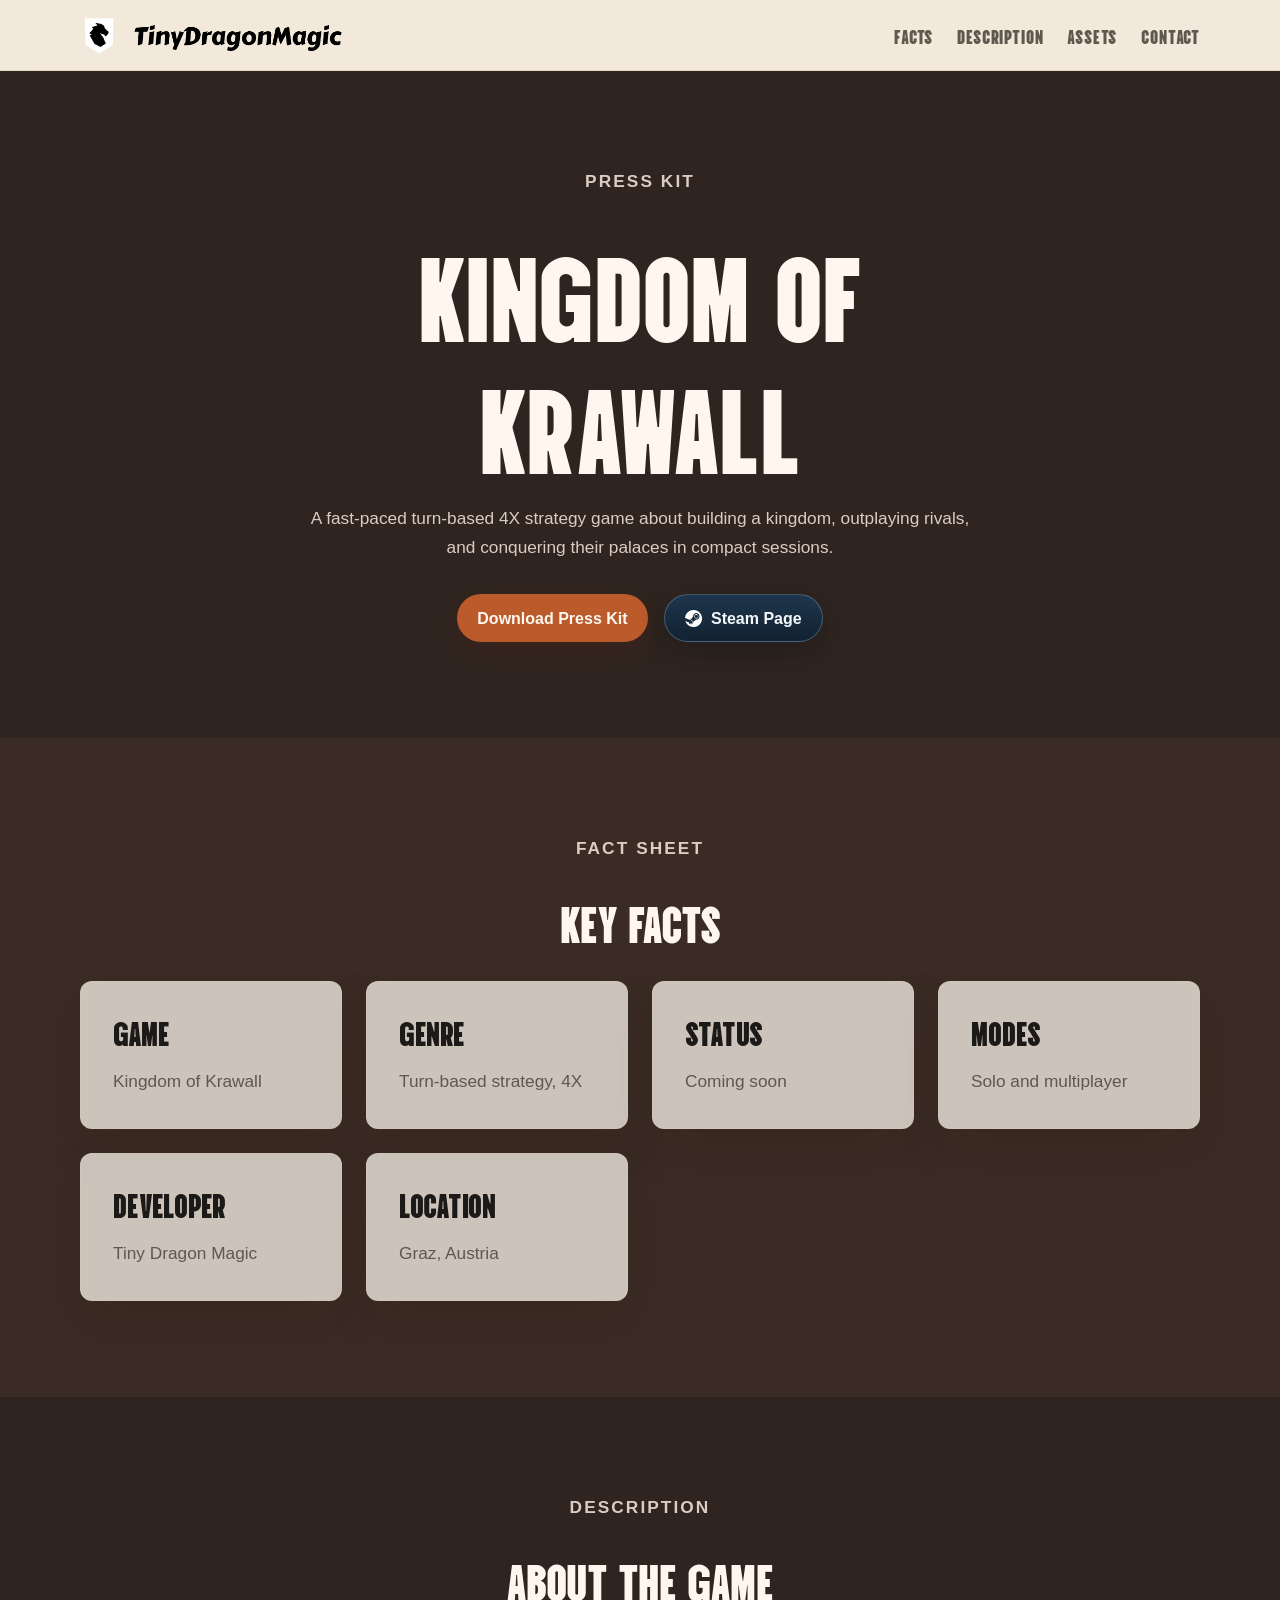
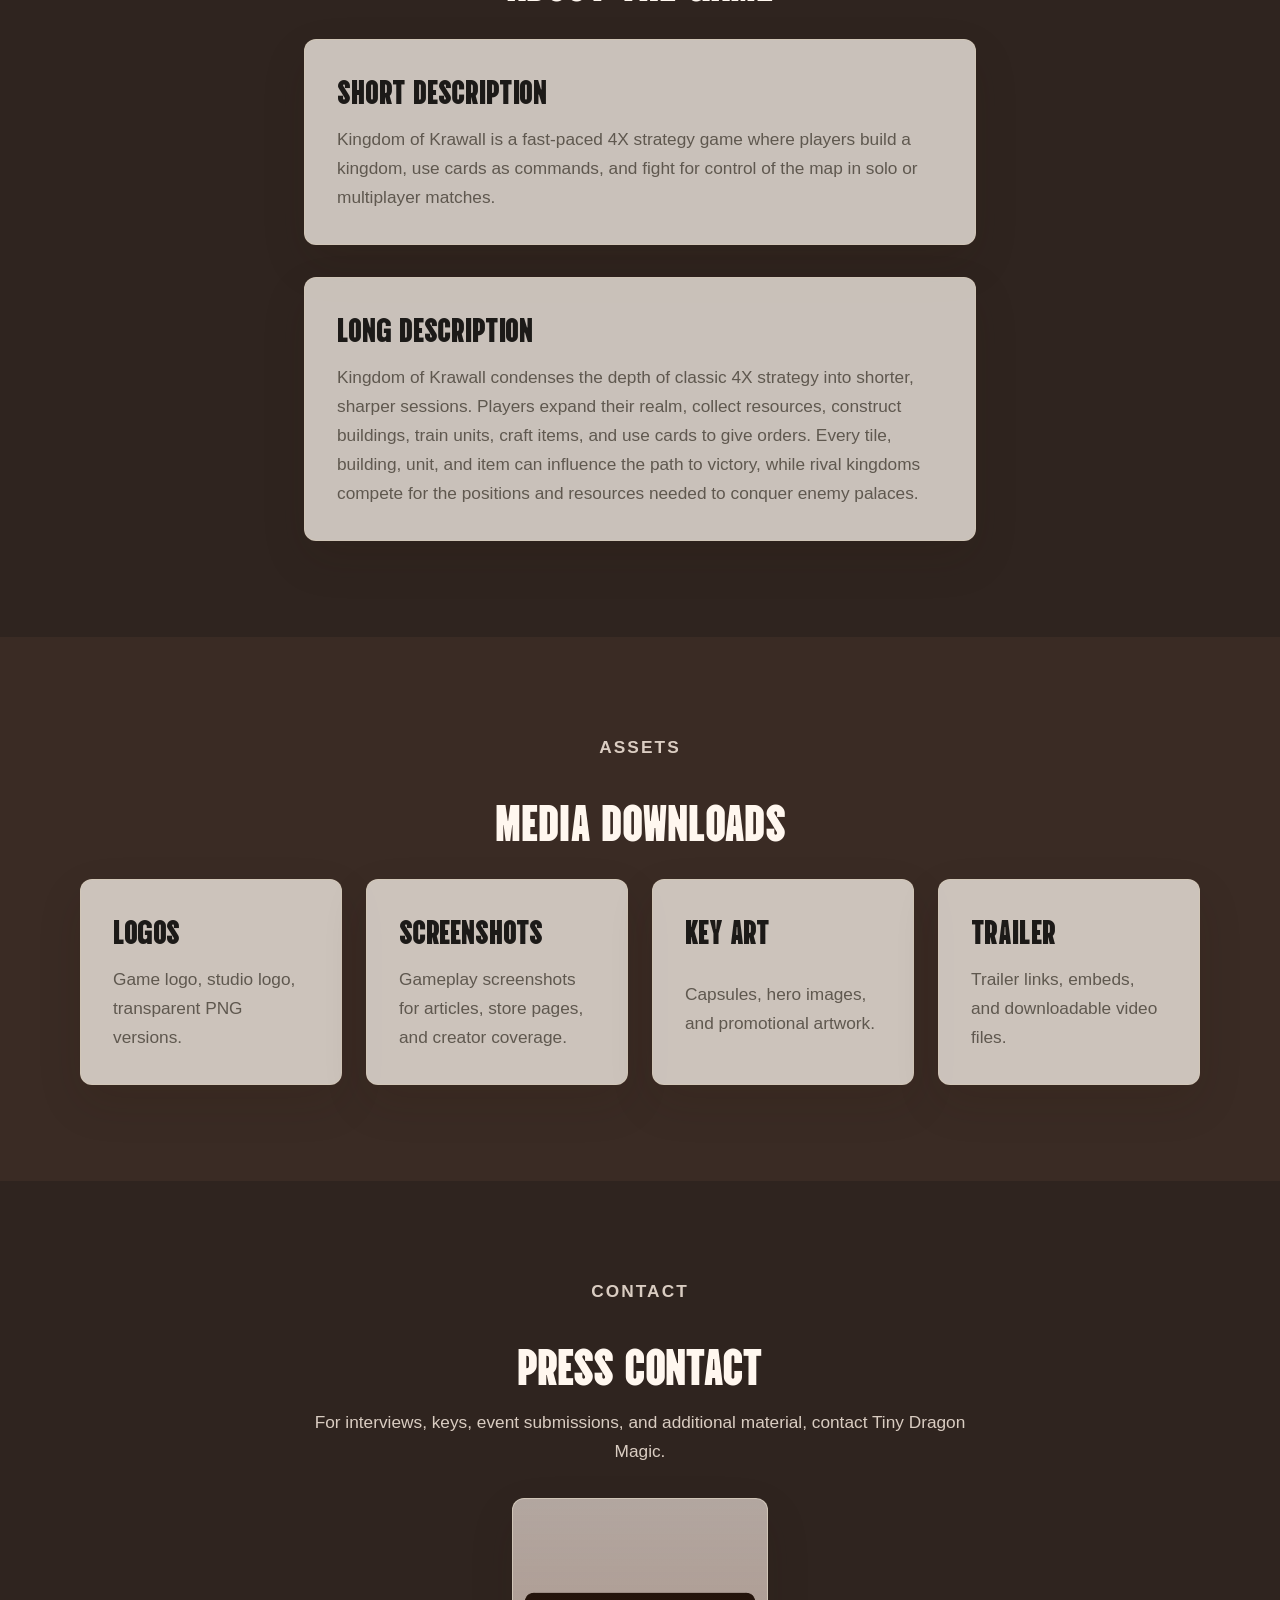
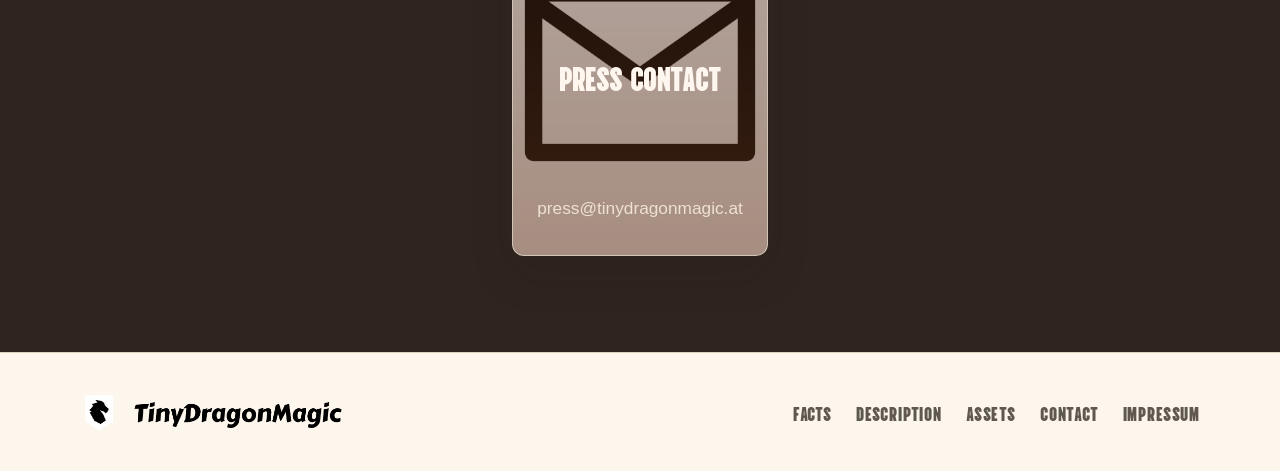
==== press-kit/index.html @ ecb02cb0 "add press kit structur" ====
<!DOCTYPE html>
<html lang="en">

<head>
  <meta charset="UTF-8">
  <meta name="viewport" content="width=device-width, initial-scale=1.0">
  <title>Press Kit | Kingdom of Krawall</title>
  <meta name="description"
    content="Press kit for Kingdom of Krawall, a fast-paced turn-based 4X strategy game by Tiny Dragon Magic.">
  <link rel="icon" type="image/png" href="../assets/icons/ui/tdm_logo_transparent.png">
  <link rel="apple-touch-icon" href="../assets/icons/ui/tdm_logo_transparent.png">
  <link rel="stylesheet" href="../styles.css">
</head>

<body>
  <header class="site-header">
    <div class="container header-inner">
      <a class="brand" href="../index.html#top" aria-label="Tiny Dragon Magic home">
        <img class="brand-logo" src="../assets/icons/ui/tdm_logo_transparent.png" alt="" aria-hidden="true">
        <img class="brand-title" src="../assets/icons/ui/tdm_title_black.png" alt="Tiny Dragon Magic">
      </a>
      <nav class="site-nav" aria-label="Press kit navigation">
        <a href="#facts">Facts</a>
        <a href="#description">Description</a>
        <a href="#assets">Assets</a>
        <a href="#contact">Contact</a>
      </nav>
    </div>
  </header>

  <main>
    <section class="content-section utility-section press-kit-hero">
      <div class="container section-shell">
        <div class="section-heading compact">
          <p class="eyebrow">Press Kit</p>
          <h1>Kingdom of Krawall</h1>
          <p>
            A fast-paced turn-based 4X strategy game about building a kingdom, outplaying rivals, and
            conquering their palaces in compact sessions.
          </p>
        </div>

        <div class="press-kit-actions">
          <a class="button button-primary" href="../assets/press-kit/downloads/kingdom-of-krawall-press-kit.zip">
            Download Press Kit
          </a>
          <a class="button button-steam" href="https://store.steampowered.com/app/4502550/?snr=1_5_9__205"
            target="_blank" rel="noreferrer">
            <img src="../assets/icons/companies/steam.png" alt="" aria-hidden="true">
            Steam Page
          </a>
        </div>
      </div>
    </section>

    <section class="content-section utility-section-alt" id="facts">
      <div class="container section-shell">
        <div class="section-heading compact">
          <p class="eyebrow">Fact Sheet</p>
          <h2>Key Facts</h2>
        </div>

        <div class="press-kit-grid">
          <article class="feature-card compact">
            <h3>Game</h3>
            <p>Kingdom of Krawall</p>
          </article>
          <article class="feature-card compact">
            <h3>Genre</h3>
            <p>Turn-based strategy, 4X</p>
          </article>
          <article class="feature-card compact">
            <h3>Status</h3>
            <p>Coming soon</p>
          </article>
          <article class="feature-card compact">
            <h3>Modes</h3>
            <p>Solo and multiplayer</p>
          </article>
          <article class="feature-card compact">
            <h3>Developer</h3>
            <p>Tiny Dragon Magic</p>
          </article>
          <article class="feature-card compact">
            <h3>Location</h3>
            <p>Graz, Austria</p>
          </article>
        </div>
      </div>
    </section>

    <section class="content-section utility-section" id="description">
      <div class="container section-shell">
        <div class="section-heading compact">
          <p class="eyebrow">Description</p>
          <h2>About the Game</h2>
        </div>

        <article class="feature-card compact press-kit-copy">
          <h3>Short Description</h3>
          <p>
            Kingdom of Krawall is a fast-paced 4X strategy game where players build a kingdom, use cards
            as commands, and fight for control of the map in solo or multiplayer matches.
          </p>
        </article>

        <article class="feature-card compact press-kit-copy">
          <h3>Long Description</h3>
          <p>
            Kingdom of Krawall condenses the depth of classic 4X strategy into shorter, sharper sessions.
            Players expand their realm, collect resources, construct buildings, train units, craft items,
            and use cards to give orders. Every tile, building, unit, and item can influence the path to
            victory, while rival kingdoms compete for the positions and resources needed to conquer enemy
            palaces.
          </p>
        </article>
      </div>
    </section>

    <section class="content-section utility-section-alt" id="assets">
      <div class="container section-shell">
        <div class="section-heading compact">
          <p class="eyebrow">Assets</p>
          <h2>Media Downloads</h2>
        </div>

        <div class="press-kit-grid">
          <article class="feature-card compact">
            <h3>Logos</h3>
            <p>Game logo, studio logo, transparent PNG versions.</p>
          </article>
          <article class="feature-card compact">
            <h3>Screenshots</h3>
            <p>Gameplay screenshots for articles, store pages, and creator coverage.</p>
          </article>
          <article class="feature-card compact">
            <h3>Key Art</h3>
            <p>Capsules, hero images, and promotional artwork.</p>
          </article>
          <article class="feature-card compact">
            <h3>Trailer</h3>
            <p>Trailer links, embeds, and downloadable video files.</p>
          </article>
        </div>
      </div>
    </section>

    <section class="content-section utility-section" id="contact">
      <div class="container section-shell">
        <div class="section-heading compact">
          <p class="eyebrow">Contact</p>
          <h2>Press Contact</h2>
          <p>
            For interviews, keys, event submissions, and additional material, contact Tiny Dragon Magic.
          </p>
        </div>

        <div class="contact-grid">
          <div class="contact-cards press-kit-contact-cards">
            <a class="contact-card contact-card-link contact-card-email" href="mailto:press@tinydragonmagic.at"
              aria-label="Send an e-mail to press@tinydragonmagic.at">
              <img class="contact-card-icon" src="../assets/icons/ui/landing_page_button_email.png" alt=""
                aria-hidden="true">
              <h3>Press Contact</h3>
              <p>press@tinydragonmagic.at</p>
            </a>
          </div>
        </div>
      </div>
    </section>
  </main>

  <footer class="site-footer">
    <div class="container footer-inner">
      <a class="brand brand-footer" href="../index.html#top" aria-label="Tiny Dragon Magic home">
        <img class="brand-logo" src="../assets/icons/ui/tdm_logo_transparent.png" alt="" aria-hidden="true">
        <img class="brand-title" src="../assets/icons/ui/tdm_title_black.png" alt="Tiny Dragon Magic">
      </a>
      <nav aria-label="Footer navigation">
        <a href="#facts">Facts</a>
        <a href="#description">Description</a>
        <a href="#assets">Assets</a>
        <a href="#contact">Contact</a>
        <a href="../impressum.html">Impressum</a>
      </nav>
    </div>
  </footer>
</body>

</html>
---- styles.css ----
@font-face {
  font-family: "Vina Sans";
  src: url("assets/fonts/VinaSans-Regular.ttf") format("truetype");
  font-weight: 400;
  font-style: normal;
  font-display: swap;
}

@font-face {
  font-family: "Krawall SC";
  src: url("assets/fonts/kingdom_of_krawall/AlegreyaSC-Regular.ttf") format("truetype");
  font-weight: 400;
  font-style: normal;
  font-display: swap;
}

@font-face {
  font-family: "Krawall Sans";
  src: url("assets/fonts/kingdom_of_krawall/AlegreyaSans-Regular.ttf") format("truetype");
  font-weight: 400;
  font-style: normal;
  font-display: swap;
}

:root {
  --color-bg: #efe7da;
  --color-surface-strong: rgba(255, 252, 247, 0.9);
  --color-surface-glass: rgba(255, 249, 241, 0.18);
  --color-surface-soft: rgba(255, 249, 241, 0.74);
  --color-text: #1c1a18;
  --color-muted: #5f584f;
  --color-border: rgba(214, 201, 182, 0.62);
  --color-accent: #bb5a2b;
  --color-accent-strong: #8f3d16;
  --color-image-text: #fff7ef;
  --color-image-muted: rgba(255, 241, 229, 0.82);
  --overlay-hero: linear-gradient(110deg, rgba(15, 11, 9, 0.84), rgba(15, 11, 9, 0.44));
  --overlay-games: linear-gradient(180deg, rgba(18, 12, 9, 0.78), rgba(18, 12, 9, 0.58));
  --overlay-mentoring: linear-gradient(135deg, rgba(24, 19, 16, 0.76), rgba(24, 19, 16, 0.4));
  --tint-games: rgba(126, 105, 43, 0.3);
  --tint-games-soft: rgba(64, 38, 24, 0.36);
  --tint-streams: rgba(110, 74, 154, 0.26);
  --tint-streams-soft: rgba(45, 28, 62, 0.54);
  --tint-mentoring: rgba(67, 117, 168, 0.24);
  --tint-mentoring-soft: rgba(24, 48, 74, 0.5);
  --color-shadow: 0 18px 45px rgba(40, 27, 12, 0.12);
  --radius-sm: 8px;
  --radius-md: 12px;
  --radius-lg: 16px;
  --container-width: 1120px;
  --space-1: 0.5rem;
  --space-2: 0.75rem;
  --space-3: 1rem;
  --space-4: 1.5rem;
  --space-5: 2rem;
  --space-6: 3rem;
  --space-7: 4rem;
  --space-8: 6rem;
  --font-display: "Vina Sans", "Impact", "Arial Black", sans-serif;
  --font-body: "Segoe UI", Arial, sans-serif;
  --font-krawall-sc: "Krawall SC", "Trebuchet MS", "Segoe UI", sans-serif;
  --font-krawall-sans: "Krawall Sans", "Segoe UI", Arial, sans-serif;
}

*,
*::before,
*::after {
  box-sizing: border-box;
}

html {
  scroll-behavior: smooth;
}

body {
  margin: 0;
  font-family: var(--font-body);
  color: var(--color-text);
  background:
    radial-gradient(circle at top, rgba(255, 244, 224, 0.95), transparent 38%),
    linear-gradient(180deg, #f9f4eb 0%, #f2eadf 100%);
  line-height: 1.6;
}

img {
  max-width: 100%;
  display: block;
}

a {
  color: inherit;
  text-decoration: none;
}

button {
  font: inherit;
}

.container {
  width: min(calc(100% - 2rem), var(--container-width));
  margin: 0 auto;
}

.site-header {
  position: sticky;
  top: 0;
  z-index: 20;
  backdrop-filter: blur(16px);
  background: rgba(239, 231, 218, 0.82);
  border-bottom: 1px solid rgba(214, 201, 182, 0.66);
}

.header-inner,
.footer-inner {
  display: flex;
  align-items: center;
  justify-content: space-between;
  gap: var(--space-4);
  padding: var(--space-3) 0;
}

.brand,
.site-footer p {
  display: inline-flex;
  align-items: center;
  gap: 0.00rem;
}

.brand-logo {
  width: 2.4rem;
  height: 2.4rem;
  object-fit: contain;
  display: block;
}

.brand-title {
  width: clamp(11rem, 22vw, 15rem);
  height: auto;
  object-fit: contain;
  display: block;
}

.hero-brand-title {
  height: clamp(2rem, 5vw, 3rem);
  width: auto;
  object-fit: contain;
  display: block;
}

.site-nav,
.site-footer nav,
.social-list {
  display: flex;
  align-items: center;
  gap: var(--space-4);
}

.site-nav a,
.site-footer a,
.social-list a {
  color: var(--color-muted);
}

.site-nav a,
.site-footer a {
  font-family: var(--font-display);
  font-size: clamp(1.2rem, 1.6vw, 1.45rem);
  font-weight: 400;
  letter-spacing: 0.04em;
  text-transform: uppercase;
}

.social-list {
  flex-wrap: wrap;
  justify-content: center;
}

.social-button {
  position: relative;
  display: grid;
  place-items: center;
  width: min(100%, 10.5rem);
  aspect-ratio: 5 / 7;
  padding: 1rem 1.15rem;
  border: 1px solid rgba(255, 233, 214, 0.16);
  border-radius: var(--radius-md);
  background: rgba(255, 249, 241, 0.08);
  color: var(--color-image-text);
  box-shadow: 0 10px 24px rgba(12, 8, 7, 0.12);
  overflow: hidden;
  transform: translateY(0) scale(1);
  transition:
    transform 220ms ease,
    box-shadow 220ms ease,
    border-color 220ms ease,
    background 220ms ease;
}

.social-button img {
  position: absolute;
  inset: 0;
  width: 100%;
  height: 100%;
  object-fit: cover;
  display: block;
  z-index: 0;
}

.social-button span {
  position: relative;
  z-index: 2;
  font-family: var(--font-display);
  font-size: clamp(1.5rem, 4vw, 2.1rem);
  font-weight: 400;
  line-height: 1.1;
  letter-spacing: 0.02em;
  text-align: center;
  text-transform: uppercase;
  text-shadow: 0 2px 10px rgba(255, 255, 255, 0.35);
}

.social-button-bluesky span {
  color: #07356a;
}

.social-button-twitch span {
  color: #fff7ff;
  text-shadow: 0 2px 12px rgba(35, 12, 62, 0.64);
}

.social-button-steam span {
  color: #071b31;
}

.social-button::before {
  content: "";
  position: absolute;
  inset: 0;
  z-index: 1;
}

.social-button-twitch::before {
  background: rgba(118, 74, 188, 0.24);
}

.social-button-steam::before {
  background: rgba(57, 91, 134, 0.24);
}

.social-button-discord::before {
  background: rgba(88, 101, 242, 0.24);
}

.social-button-bluesky::before {
  background: rgba(31, 139, 255, 0.24);
}

.social-button:hover,
.social-button:focus-visible {
  transform: translateY(-6px) scale(1.015);
  border-color: rgba(255, 214, 176, 0.32);
  box-shadow: 0 24px 50px rgba(24, 15, 10, 0.28);
}

.social-button-twitch:hover::before,
.social-button-twitch:focus-visible::before {
  background: rgba(118, 74, 188, 0.16);
}

.social-button-steam:hover::before,
.social-button-steam:focus-visible::before {
  background: rgba(57, 91, 134, 0.16);
}

.social-button-discord:hover::before,
.social-button-discord:focus-visible::before {
  background: rgba(88, 101, 242, 0.16);
}

.social-button-bluesky:hover::before,
.social-button-bluesky:focus-visible::before {
  background: rgba(31, 139, 255, 0.16);
}

.nav-toggle {
  display: none;
  flex-direction: column;
  gap: 0.25rem;
  padding: 0.25rem;
  border: 0;
  background: transparent;
}

.nav-toggle span {
  width: 1.5rem;
  height: 2px;
  border-radius: 999px;
  background: var(--color-text);
}

.hero-section,
.content-section {
  padding: var(--space-8) 0;
}

.section-with-backdrop {
  position: relative;
  overflow: hidden;
  isolation: isolate;
}

.section-with-backdrop>.container {
  position: relative;
  z-index: 1;
}

.section-backdrop,
.section-overlay {
  position: absolute;
  inset: 0;
}

.section-backdrop {
  background-color: #2f241f;
  background-repeat: no-repeat;
  background-size: cover;
  background-position: center;
  transform: scale(1.02);
}

.section-overlay {
  z-index: 0;
}

.section-hero .section-backdrop {
  background-image: url("assets/images/kingdom_of_krawall/hero/landing_page_hero.png");
}

.section-hero .section-overlay {
  background:
    radial-gradient(circle at top right, rgba(187, 90, 43, 0.26), transparent 28%),
    var(--overlay-hero);
}

.section-games .section-overlay {
  background:
    linear-gradient(180deg, var(--tint-games-soft), rgba(51, 38, 30, 0.62)),
    linear-gradient(0deg, var(--tint-games), var(--tint-games));
}

.section-streams .section-backdrop {
  background-image:
    radial-gradient(circle at top right, rgba(255, 196, 120, 0.18), transparent 22%),
    linear-gradient(135deg, rgba(56, 37, 30, 0.96), rgba(25, 22, 27, 0.9));
}

.section-streams .section-overlay {
  background:
    linear-gradient(90deg, var(--tint-streams), rgba(187, 90, 43, 0.02)),
    linear-gradient(180deg, var(--tint-streams-soft), rgba(18, 14, 13, 0.4));
}

.section-mentoring .section-backdrop {
  background-image:
    radial-gradient(circle at top left, rgba(255, 221, 176, 0.14), transparent 24%),
    linear-gradient(135deg, rgba(77, 57, 45, 0.96), rgba(39, 33, 31, 0.88));
}

.section-mentoring .section-overlay {
  background:
    linear-gradient(135deg, var(--tint-mentoring-soft), rgba(24, 19, 16, 0.4)),
    linear-gradient(0deg, var(--tint-mentoring), var(--tint-mentoring));
}

.utility-section {
  background: #2f241f;
}

.utility-section-alt {
  background: #3a2b24;
}

.utility-section .section-heading,
.utility-section-alt .section-heading {
  color: var(--color-image-text);
  text-align: center;
  justify-items: center;
  margin-left: auto;
  margin-right: auto;
}

.utility-section .section-heading p,
.utility-section-alt .section-heading p,
.utility-section .social-list a,
.utility-section-alt .social-list a {
  color: var(--color-image-muted);
}

.hero-grid,
.contact-grid,
.hero-panels,
.feature-grid,
.contact-cards {
  display: grid;
  gap: var(--space-4);
}

.hero-grid {
  position: relative;
  grid-template-columns: 1fr;
  align-items: center;
  min-height: calc(100vh - 5rem);
}

.hero-copy {
  max-width: 44rem;
  justify-items: center;
  text-align: center;
  margin: 0 auto;
}

.hero-panels {
  grid-template-columns: repeat(3, minmax(0, 1fr));
}

.section-shell {
  display: grid;
  gap: var(--space-5);
}

.eyebrow,
.meta-line,
.carousel-kicker {
  margin: 0 0 var(--space-2);
  font-size: 0.8rem;
  font-weight: 700;
  letter-spacing: 0.12em;
  text-transform: uppercase;
}

.eyebrow,
.meta-line {
  color: rgba(255, 218, 187, 0.92);
  text-align: center;
}

h1,
h2,
h3,
h4 {
  margin: 0;
  font-family: var(--font-display);
  font-weight: 400;
  line-height: 1.1;
  text-transform: uppercase;
}

h1 {
  font-size: clamp(4rem, 11vw, 7.5rem);
  max-width: none;
}

.hero-title {
  display: grid;
  gap: 0.04em;
  font-size: clamp(5.6rem, 14vw, 11rem);
  line-height: 0.82;
}

.hero-title span {
  display: block;
}

h2 {
  font-size: clamp(2rem, 5vw, 3.25rem);
}

h3 {
  font-size: clamp(1.5rem, 4vw, 2.1rem);
}

h4 {
  font-size: 1.1rem;
}

p {
  margin: 0;
}

.hero-copy,
.panel-card,
.image-card-copy,
.feature-card,
.contact-card,
.section-heading,
.carousel-caption {
  display: grid;
  gap: var(--space-3);
}

.section-hero .hero-copy,
.section-hero .panel-card,
.image-card,
.carousel-caption {
  color: var(--color-image-text);
}

.hero-copy p,
.image-card-copy p,
.carousel-caption p {
  color: var(--color-image-muted);
  font-size: clamp(1.08rem, 1.7vw, 1.22rem);
  line-height: 1.68;
}

.image-card-description {
  display: grid;
  gap: var(--space-3);
}

.feature-card p,
.contact-card p,
.section-heading p,
.legal-card p {
  font-size: 1.08rem;
  line-height: 1.68;
}

.tag-row,
.hero-actions {
  display: flex;
  flex-wrap: wrap;
  gap: var(--space-3);
}

.tag-row:empty {
  display: none;
}

.button {
  display: inline-flex;
  align-items: center;
  justify-content: center;
  min-height: 3rem;
  padding: 0 1.25rem;
  border-radius: 999px;
  font-weight: 700;
}

.button-primary {
  color: #fff8f1;
  background: var(--color-accent);
  box-shadow: 0 10px 24px rgba(88, 34, 15, 0.2);
  transform: translateY(0) scale(1);
  transition:
    transform 220ms ease,
    box-shadow 220ms ease,
    border-color 220ms ease,
    background 220ms ease;
}

.button-primary:hover,
.button-primary:focus-visible {
  transform: translateY(-6px) scale(1.015);
  background: #a74e22;
  box-shadow: 0 24px 50px rgba(88, 34, 15, 0.24);
}

.button-secondary {
  color: var(--color-image-text);
  border: 1px solid rgba(255, 235, 218, 0.28);
  background: rgba(255, 255, 255, 0.08);
}

.button-steam {
  color: #f4f8fb;
  border: 1px solid rgba(170, 214, 255, 0.28);
  background: linear-gradient(180deg, rgba(28, 56, 82, 0.92), rgba(18, 34, 49, 0.96));
  box-shadow: 0 10px 24px rgba(8, 18, 27, 0.28);
  transform: translateY(0) scale(1);
  transition:
    transform 220ms ease,
    box-shadow 220ms ease,
    border-color 220ms ease,
    background 220ms ease;
}

.section-games .hero-actions {
  justify-content: center;
}

.button-steam img {
  width: 1.1rem;
  height: 1.1rem;
  object-fit: contain;
  display: block;
  margin-right: 0.55rem;
}

.button-steam:hover,
.button-steam:focus-visible {
  transform: translateY(-6px) scale(1.015);
  border-color: rgba(196, 228, 255, 0.46);
  background: linear-gradient(180deg, rgba(33, 65, 95, 0.96), rgba(20, 39, 56, 1));
  box-shadow: 0 24px 50px rgba(8, 18, 27, 0.28);
}

.panel-card,
.contact-card,
.feature-card,
.carousel-slide,
.carousel-media-card,
.carousel-caption-card {
  padding: var(--space-5);
  border: 1px solid var(--color-border);
  border-radius: var(--radius-md);
  box-shadow: var(--color-shadow);
}

.panel-card {
  position: relative;
  aspect-ratio: 5 / 7;
  overflow: hidden;
  padding: 0;
  border-color: rgba(255, 228, 200, 0.16);
  background: rgba(26, 19, 15, 0.5);
  backdrop-filter: blur(10px);
  transform: translateY(0) scale(1);
  transition:
    transform 220ms ease,
    box-shadow 220ms ease,
    border-color 220ms ease;
}

.panel-card-media {
  position: absolute;
  inset: 0;
  background-repeat: no-repeat;
  background-size: cover;
  background-position: center;
}

.panel-card-game .panel-card-media {
  background-image: url("assets/images/kingdom_of_krawall/hero/landing_page_card_background.png");
}

.panel-card-streams .panel-card-media {
  background-image:
    linear-gradient(180deg, rgba(23, 12, 27, 0.16), rgba(23, 12, 27, 0.38)),
    url("assets/images/twitch/landing_page_hero_twitch.png");
}

.panel-card-mentoring .panel-card-media {
  background-image:
    linear-gradient(180deg, rgba(20, 18, 25, 0.04), rgba(20, 18, 25, 0.16)),
    url("assets/images/mentoring/landing_page_hero_mentoring.png");
}

.panel-card-overlay {
  position: absolute;
  inset: 0;
  background: linear-gradient(180deg, rgba(14, 11, 10, 0.04), rgba(14, 11, 10, 0.22));
}

.panel-card-title {
  position: absolute;
  z-index: 1;
  display: flex;
  align-items: center;
  width: max-content;
  max-width: calc(100% - 2rem);
  justify-content: center;
  left: 50%;
  bottom: 1.15rem;
  transform: translateX(-50%);
  padding: 0.9rem 1rem 1rem;
  border-radius: var(--radius-md);
  background: rgba(26, 18, 15, 0.82);
  box-shadow: 0 10px 24px rgba(12, 8, 7, 0.22);
  backdrop-filter: blur(8px);
  font-family: var(--font-display);
  font-weight: 400;
  font-size: clamp(1.15rem, 2vw, 1.55rem);
  line-height: 1.02;
  text-align: center;
  color: var(--color-image-text);
  text-transform: uppercase;
  white-space: nowrap;
  text-wrap: balance;
}

.panel-card:hover,
.panel-card:focus-visible {
  transform: translateY(-6px) scale(1.015);
  border-color: rgba(255, 214, 176, 0.4);
  box-shadow: 0 24px 50px rgba(24, 15, 10, 0.28);
}

.panel-card:hover .panel-card-overlay,
.panel-card:focus-visible .panel-card-overlay {
  background: linear-gradient(180deg, rgba(14, 11, 10, 0.02), rgba(14, 11, 10, 0.18));
}

.panel-card:hover .panel-card-title,
.panel-card:focus-visible .panel-card-title {
  background: rgba(30, 20, 17, 0.86);
  transform: translateX(-50%) translateY(-2px);
}

.image-card {
  position: relative;
  overflow: hidden;
  min-height: clamp(36rem, calc(min(100vw - 2rem, var(--container-width)) * 1.4), 72rem);
  border-radius: var(--radius-lg);
  border: 1px solid rgba(255, 228, 200, 0.18);
  box-shadow: var(--color-shadow);
}

.image-card-backdrop,
.image-card-overlay,
.image-card-content {
  position: absolute;
  inset: 0;
}

.image-card-backdrop {
  background-repeat: no-repeat;
  background-size: cover;
  background-position: center;
  transform: scale(1.02);
}

.image-card-overlay {
  background: linear-gradient(115deg, rgba(17, 12, 10, 0.82), rgba(17, 12, 10, 0.3));
}

.image-card-content {
  position: relative;
  z-index: 1;
  display: flex;
  align-items: stretch;
  padding: var(--space-6);
}

.image-card-stack {
  display: grid;
  gap: var(--space-5);
  width: 100%;
  align-self: end;
}

.image-card-copy {
  max-width: none;
  width: 100%;
}

.section-games .image-card-copy>p,
.section-games .tag-row,
.section-games .carousel-caption-card {
  width: min(100%, 44rem);
  margin-left: auto;
  margin-right: auto;
}

.section-games .tag-row {
  justify-content: center;
}

.section-games .image-card-copy .meta-line {
  color: rgba(199, 164, 110, 0.68);
}

.section-streams .image-card-copy {
  align-content: start;
  display: grid;
  grid-template-rows: auto auto minmax(0, 1fr) auto minmax(0, 1fr);
  justify-items: center;
  min-height: 100%;
  text-align: center;
}

.section-streams .image-card-stack {
  align-self: stretch;
  grid-template-rows: minmax(0, 1fr) auto;
  min-height: 100%;
}

.section-streams .image-card-copy .meta-line {
  color: rgba(196, 168, 226, 0.68);
  justify-self: center;
}

.section-streams .image-card-copy>p,
.section-streams .image-card-description,
.section-streams .image-card-copy>h2,
.section-streams .tag-row {
  width: min(100%, 44rem);
  margin-left: auto;
  margin-right: auto;
}

.section-streams .tag-row,
.section-streams .hero-actions {
  justify-content: center;
}

.section-streams .image-card-description {
  align-self: center;
}

.section-streams .hero-actions {
  position: relative;
  align-items: center;
  flex-direction: column;
  align-self: center;
  gap: 0;
  padding-top: 1rem;
}

.stream-avatar-wrap {
  width: clamp(8.5rem, 18vw, 11rem);
  aspect-ratio: 1;
  margin: 0 auto -1.35rem;
  border-radius: 50%;
  padding: 0.35rem;
  background: linear-gradient(180deg, rgba(255, 242, 226, 0.92), rgba(255, 222, 191, 0.62));
  box-shadow:
    0 18px 45px rgba(19, 10, 16, 0.28),
    0 0 0 1px rgba(255, 236, 220, 0.28);
  overflow: hidden;
}

.stream-avatar {
  width: 100%;
  height: 100%;
  border-radius: 50%;
  object-fit: cover;
  object-position: center;
  display: block;
}

.section-streams .hero-actions .button-primary {
  position: relative;
  z-index: 1;
  background: #6d4aa2;
  box-shadow: 0 10px 24px rgba(62, 36, 100, 0.28);
}

.section-streams .hero-actions .button-primary:hover,
.section-streams .hero-actions .button-primary:focus-visible {
  background: #7d57b7;
  box-shadow: 0 24px 50px rgba(62, 36, 100, 0.34);
}

.section-streams .feature-grid-on-card {
  align-self: end;
  width: min(100%, 44rem);
  margin-left: auto;
  margin-right: auto;
}

.section-mentoring .image-card-copy {
  align-content: start;
  display: grid;
  grid-template-rows: auto auto minmax(0, 1fr) auto minmax(0, 1fr);
  justify-items: center;
  min-height: 100%;
  text-align: center;
}

.section-mentoring .image-card-stack {
  align-self: stretch;
  grid-template-rows: minmax(0, 1fr) auto;
  min-height: 100%;
}

.section-mentoring .image-card-copy .meta-line {
  color: rgba(161, 193, 225, 0.68);
  justify-self: center;
}

.section-mentoring .image-card-copy>p,
.section-mentoring .image-card-description,
.section-mentoring .image-card-copy>h2,
.section-mentoring .tag-row {
  width: min(100%, 44rem);
  margin-left: auto;
  margin-right: auto;
}

.section-mentoring .tag-row,
.section-mentoring .hero-actions {
  justify-content: center;
}

.section-mentoring .image-card-description {
  align-self: center;
}

.section-mentoring .hero-actions {
  position: relative;
  align-items: center;
  flex-direction: column;
  align-self: center;
  gap: 0;
  padding-top: 1rem;
}

.mentoring-avatar-wrap {
  width: clamp(8.5rem, 18vw, 11rem);
  aspect-ratio: 1;
  margin: 0 auto -1.35rem;
  border-radius: 50%;
  padding: 0.35rem;
  background: linear-gradient(180deg, rgba(255, 242, 226, 0.92), rgba(255, 222, 191, 0.62));
  box-shadow:
    0 18px 45px rgba(19, 10, 16, 0.28),
    0 0 0 1px rgba(255, 236, 220, 0.28);
  overflow: hidden;
}

.mentoring-avatar {
  width: 100%;
  height: 100%;
  border-radius: 50%;
  object-fit: cover;
  object-position: center;
  display: block;
}

.section-mentoring .hero-actions .button-primary {
  position: relative;
  z-index: 1;
  background: #3f6f9f;
  box-shadow: 0 10px 24px rgba(31, 70, 108, 0.28);
}

.section-mentoring .hero-actions .button-primary:hover,
.section-mentoring .hero-actions .button-primary:focus-visible {
  background: #4d82b8;
  box-shadow: 0 24px 50px rgba(31, 70, 108, 0.34);
}

.section-mentoring .feature-grid-on-card {
  align-self: end;
  width: min(100%, 44rem);
  margin-left: auto;
  margin-right: auto;
}

.game-logo-wrap {
  display: flex;
  align-items: center;
  justify-content: center;
  width: 100%;
  min-height: 18rem;
}

.game-logo {
  display: block;
  width: 100%;
  max-width: none;
  max-height: 21rem;
  object-fit: contain;
}

.image-card-game .image-card-backdrop {
  background-image: url("assets/images/kingdom_of_krawall/hero/landing_page_card_background.png");
  background-position: center center;
  background-size: cover;
}

.image-card-game .image-card-overlay {
  background:
    linear-gradient(115deg, rgba(23, 14, 10, 0.84), rgba(23, 14, 10, 0.34)),
    linear-gradient(0deg, var(--tint-games), var(--tint-games));
}

.image-card-game .meta-line,
.image-card-game .carousel-kicker,
.image-card-game .tag-row span,
.image-card-game .button {
  font-family: var(--font-krawall-sc);
}

.image-card-game .image-card-copy>p,
.image-card-game .carousel-caption h4 {
  font-family: var(--font-body);
}

.image-card-game .carousel-caption h4 {
  font-size: 1.08rem;
  font-weight: 400;
  line-height: 1.6;
  text-transform: none;
  letter-spacing: normal;
}

.image-card-streams .image-card-backdrop {
  background-image:
    linear-gradient(180deg, rgba(24, 14, 27, 0.14), rgba(24, 14, 27, 0.32)),
    url("assets/images/twitch/landing_page_hero_twitch.png");
  background-position: center center;
  background-size: cover;
}

.image-card-streams .image-card-overlay {
  background:
    linear-gradient(115deg, rgba(18, 12, 20, 0.82), rgba(18, 12, 20, 0.26)),
    linear-gradient(0deg, var(--tint-streams), var(--tint-streams));
}

.image-card-mentoring .image-card-backdrop {
  background-image:
    linear-gradient(180deg, rgba(26, 21, 24, 0.12), rgba(26, 21, 24, 0.3)),
    url("assets/images/mentoring/landing_page_hero_mentoring.png");
  background-position: center center;
  background-size: cover;
}

.image-card-mentoring .image-card-overlay {
  background:
    linear-gradient(115deg, rgba(19, 18, 24, 0.82), rgba(19, 18, 24, 0.24)),
    linear-gradient(0deg, var(--tint-mentoring), var(--tint-mentoring));
}

.tag-row span {
  display: inline-flex;
  align-items: center;
  min-height: 2.25rem;
  padding: 0 0.85rem;
  border-radius: 999px;
  border: 1px solid rgba(255, 234, 215, 0.2);
  background: rgba(255, 249, 241, 0.14);
  color: var(--color-image-text);
  font-size: 1.02rem;
}

.feature-grid {
  grid-template-columns: repeat(3, minmax(0, 1fr));
}

.feature-grid-on-card {
  width: 100%;
}

.feature-card,
.contact-card {
  background: var(--color-surface-soft);
}

.feature-card h4 {
  font-size: clamp(1.45rem, 2.4vw, 1.85rem);
  line-height: 1;
}

.section-streams .feature-card h4 {
  color: #2f1f3f;
}

.section-mentoring .feature-card h4 {
  color: #23384d;
}

.contact-card {
  position: relative;
  overflow: hidden;
  place-items: center;
  text-align: center;
  aspect-ratio: 5 / 7;
  min-height: 0;
  transform: translateY(0) scale(1);
  transition:
    transform 220ms ease,
    box-shadow 220ms ease,
    border-color 220ms ease,
    background 220ms ease;
}

.contact-card-link {
  display: grid;
}

.contact-card-icon {
  position: absolute;
  inset: 0;
  width: 100%;
  height: 100%;
  object-fit: cover;
  display: block;
  z-index: 0;
}

.contact-card::before {
  content: "";
  position: absolute;
  inset: 0;
  background: rgba(17, 12, 10, 0.42);
  z-index: 1;
}

.contact-card-email::before {
  background:
    linear-gradient(180deg, rgba(135, 72, 40, 0.18), rgba(135, 72, 40, 0.4)),
    rgba(17, 12, 10, 0.28);
}

.contact-card-discord::before {
  background:
    linear-gradient(180deg, rgba(78, 101, 196, 0.18), rgba(78, 101, 196, 0.4)),
    rgba(17, 12, 10, 0.28);
}

.contact-card h3,
.contact-card p {
  position: relative;
  z-index: 2;
  color: var(--color-image-text);
  width: 100%;
}

.contact-card h3 {
  position: absolute;
  top: 50%;
  left: 0;
  right: 0;
  text-align: center;
  padding: 0 var(--space-3);
  transform: translateY(-50%);
}

.contact-card p {
  position: absolute;
  left: 0;
  right: 0;
  bottom: var(--space-5);
  text-align: center;
  padding: 0 var(--space-3);
}

.contact-card:hover,
.contact-card:focus-within {
  transform: translateY(-6px) scale(1.015);
  border-color: rgba(187, 90, 43, 0.34);
  background: rgba(255, 249, 241, 0.92);
  box-shadow: 0 24px 50px rgba(40, 27, 12, 0.16);
}

.contact-card:hover::before,
.contact-card:focus-within::before {
  background: rgba(17, 12, 10, 0.32);
}

.contact-card-email:hover::before,
.contact-card-email:focus-within::before {
  background:
    linear-gradient(180deg, rgba(135, 72, 40, 0.12), rgba(135, 72, 40, 0.32)),
    rgba(17, 12, 10, 0.2);
}

.contact-card-discord:hover::before,
.contact-card-discord:focus-within::before {
  background:
    linear-gradient(180deg, rgba(78, 101, 196, 0.12), rgba(78, 101, 196, 0.32)),
    rgba(17, 12, 10, 0.2);
}

.feature-card p,
.contact-card p,
.section-heading p {
  color: var(--color-muted);
}

.contact-card p {
  color: var(--color-image-muted);
}

.contact-copy-trigger {
  cursor: copy;
}

.copy-toast {
  position: fixed;
  right: 1.25rem;
  bottom: 1.25rem;
  z-index: 40;
  padding: 0.8rem 1rem;
  border: 1px solid rgba(255, 233, 214, 0.24);
  border-radius: 0.9rem;
  background: rgba(30, 20, 17, 0.92);
  color: var(--color-image-text);
  box-shadow: 0 18px 45px rgba(24, 15, 10, 0.28);
  opacity: 0;
  visibility: hidden;
  transform: translateY(10px);
  transition:
    opacity 180ms ease,
    transform 180ms ease,
    visibility 0ms linear 180ms;
}

.copy-toast.is-visible {
  opacity: 1;
  visibility: visible;
  transform: translateY(0);
  transition:
    opacity 180ms ease,
    transform 180ms ease,
    visibility 0ms linear 0ms;
}

.media-carousel {
  display: grid;
  gap: var(--space-4);
  width: 100%;
}

.carousel-header {
  display: flex;
  align-items: end;
  gap: var(--space-4);
  color: var(--color-image-text);
}

.carousel-button {
  width: 3.75rem;
  height: 3.75rem;
  padding: 0.45rem;
  border: 0;
  border-radius: 999px;
  background: rgba(255, 249, 241, 0.08);
  cursor: pointer;
  transition:
    transform 220ms ease,
    box-shadow 220ms ease,
    border-color 220ms ease,
    background 220ms ease;
}

.carousel-button:hover,
.carousel-button:focus-visible {
  background: rgba(255, 249, 241, 0.16);
  box-shadow: 0 24px 50px rgba(24, 15, 10, 0.28);
}

.carousel-button img {
  width: 100%;
  height: 100%;
  object-fit: contain;
  display: block;
}

.carousel-viewport {
  position: relative;
  min-height: 0;
  padding: 0 4.25rem;
  display: grid;
}

.carousel-slide {
  grid-area: 1 / 1;
  display: grid;
  gap: var(--space-4);
  padding: 0;
  border: 0;
  box-shadow: none;
  opacity: 0;
  visibility: hidden;
  pointer-events: none;
  transform: translateY(10px);
  transition:
    opacity 420ms ease,
    transform 420ms ease,
    visibility 0ms linear 420ms;
}

.carousel-slide.is-active {
  opacity: 1;
  visibility: visible;
  pointer-events: auto;
  transform: translateY(0);
  transition:
    opacity 420ms ease,
    transform 420ms ease,
    visibility 0ms linear 0ms;
}

.carousel-media-card {
  padding: 0;
  border: 0;
  border-radius: 0;
  box-shadow: none;
  background: transparent;
  backdrop-filter: none;
}

.carousel-caption-card {
  background: rgba(17, 12, 10, 0.42);
  border-color: rgba(255, 228, 200, 0.16);
  backdrop-filter: blur(10px);
}

.carousel-button-left,
.carousel-button-right {
  position: absolute;
  top: 50%;
  transform: translateY(-50%);
  z-index: 2;
}

.carousel-button-left:hover,
.carousel-button-left:focus-visible,
.carousel-button-right:hover,
.carousel-button-right:focus-visible {
  transform: translateY(calc(-50% - 6px)) scale(1.015);
}

.carousel-button-left {
  left: 0;
}

.carousel-button-right {
  right: 0;
}

.carousel-media {
  overflow: hidden;
  aspect-ratio: 16 / 8.6;
  border-radius: var(--radius-md);
  background: rgba(255, 249, 241, 0.08);
  width: 100%;
  max-width: 44rem;
  margin: 0 auto;
}

.carousel-media img,
.carousel-media iframe {
  width: 100%;
  height: 100%;
  border: 0;
  object-fit: cover;
}

.carousel-kicker {
  color: rgba(255, 218, 187, 0.92);
  text-align: center;
}

.carousel-footer {
  display: flex;
  justify-content: center;
  width: min(100%, 44rem);
  margin: 0 auto;
}

.carousel-dots {
  display: flex;
  flex-wrap: wrap;
  justify-content: center;
  gap: 0.75rem;
  width: 100%;
}

.carousel-dot {
  width: 5.25rem;
  height: 3.25rem;
  padding: 0;
  border: 1px solid rgba(255, 234, 215, 0.36);
  border-radius: 0.75rem;
  background: rgba(255, 249, 241, 0.2);
  overflow: hidden;
  cursor: pointer;
  opacity: 0.78;
  transform: translateY(0) scale(1);
  transition:
    transform 220ms ease,
    opacity 220ms ease,
    border-color 220ms ease,
    box-shadow 220ms ease;
}

.carousel-dot img {
  width: 100%;
  height: 100%;
  object-fit: cover;
  display: block;
}

.carousel-dot.is-active {
  border-color: var(--color-accent);
  opacity: 1;
  transform: translateY(-2px);
  box-shadow: 0 0 0 2px rgba(187, 90, 43, 0.22);
}

.carousel-dot:hover,
.carousel-dot:focus-visible {
  transform: translateY(-6px) scale(1.015);
  opacity: 1;
  border-color: rgba(255, 214, 176, 0.4);
  box-shadow: 0 24px 50px rgba(24, 15, 10, 0.28);
}

.contact-grid {
  grid-template-columns: 1fr;
  justify-items: center;
}

.contact-cards {
  grid-template-columns: repeat(2, minmax(0, 16rem));
  justify-content: center;
  width: min(100%, 35rem);
}

.compact {
  max-width: 42rem;
}

.legal-card {
  margin-left: auto;
  margin-right: auto;
}

.press-kit-hero {
  min-height: auto;
}

.press-kit-actions {
  display: flex;
  flex-wrap: wrap;
  justify-content: center;
  gap: var(--space-3);
}

.press-kit-grid {
  display: grid;
  grid-template-columns: repeat(auto-fit, minmax(14rem, 1fr));
  gap: var(--space-4);
}

.press-kit-copy {
  width: min(100%, 54rem);
  margin-left: auto;
  margin-right: auto;
}

.press-kit-contact-cards {
  display: flex;
  justify-content: center;
  width: min(100%, 35rem);
  margin-left: auto;
  margin-right: auto;
}

.press-kit-contact-cards .contact-card {
  width: 16rem;
}

.site-footer {
  padding: var(--space-4) 0;
  border-top: 1px solid rgba(214, 201, 182, 0.8);
  background: rgba(255, 249, 241, 0.8);
}

@media (max-width: 900px) {

  .hero-grid,
  .feature-grid,
  .contact-grid,
  .contact-cards {
    grid-template-columns: 1fr;
  }

  .site-nav {
    position: absolute;
    top: calc(100% + 0.5rem);
    right: 1rem;
    left: 1rem;
    display: none;
    flex-direction: column;
    align-items: flex-start;
    padding: var(--space-4);
    background: rgba(255, 249, 241, 0.98);
    border: 1px solid rgba(214, 201, 182, 0.85);
    border-radius: var(--radius-sm);
    box-shadow: var(--color-shadow);
  }

  .site-nav.is-open {
    display: flex;
  }

  .nav-toggle {
    display: inline-flex;
  }

  .section-backdrop,
  .image-card-backdrop {
    background-position: center top;
  }

  .carousel-header {
    align-items: start;
  }

  .hero-panels {
    grid-template-columns: repeat(auto-fit, minmax(11.5rem, 1fr));
  }

  .hero-panels .panel-card {
    width: 100%;
  }

}

@media (max-width: 640px) {

  .hero-section,
  .content-section {
    padding: var(--space-7) 0;
  }

  .header-inner,
  .footer-inner {
    flex-wrap: wrap;
  }

  .brand-title {
    width: clamp(8.5rem, 44vw, 11rem);
  }

  .hero-corner-title {
    width: 7.5rem;
  }

  .hero-corner-logo {
    width: 7.5rem;
    height: 7.5rem;
  }

  h1 {
    font-size: clamp(3.2rem, 12vw, 5rem);
    max-width: none;
  }

  .hero-title {
    font-size: clamp(4.2rem, 20vw, 7rem);
  }

  .panel-card,
  .feature-card,
  .contact-card,
  .carousel-caption-card {
    padding: var(--space-4);
  }

  .image-card {
    min-height: clamp(30rem, calc((100vw - 2rem) * 1.4), 48rem);
  }

  .image-card-content {
    padding: var(--space-4);
  }

  .game-logo-wrap {
    min-height: 12rem;
  }

  .game-logo {
    width: 100%;
    max-height: 14rem;
  }

  .section-games .image-card-copy>p,
  .section-games .tag-row,
  .section-streams .image-card-copy>p,
  .section-streams .image-card-copy>h2,
  .section-streams .tag-row,
  .section-mentoring .image-card-copy>p,
  .section-mentoring .image-card-copy>h2,
  .section-mentoring .tag-row,
  .section-games .carousel-caption-card {
    width: 100%;
  }

  .stream-avatar-wrap {
    width: clamp(7rem, 34vw, 9rem);
    margin-bottom: -1rem;
  }

  .mentoring-avatar-wrap {
    width: clamp(7rem, 34vw, 9rem);
    margin-bottom: -1rem;
  }

  .carousel-viewport {
    padding: 0 0.35rem;
  }

  .carousel-button-left,
  .carousel-button-right {
    top: calc((100vw - 3.5rem) * 0.26875);
    transform: translateY(-50%);
    width: 2.85rem;
    height: 2.85rem;
    background: rgba(24, 16, 12, 0.56);
    box-shadow: 0 10px 24px rgba(12, 8, 7, 0.24);
  }

  .carousel-button-left {
    left: 0.65rem;
  }

  .carousel-button-right {
    right: 0.65rem;
  }
}
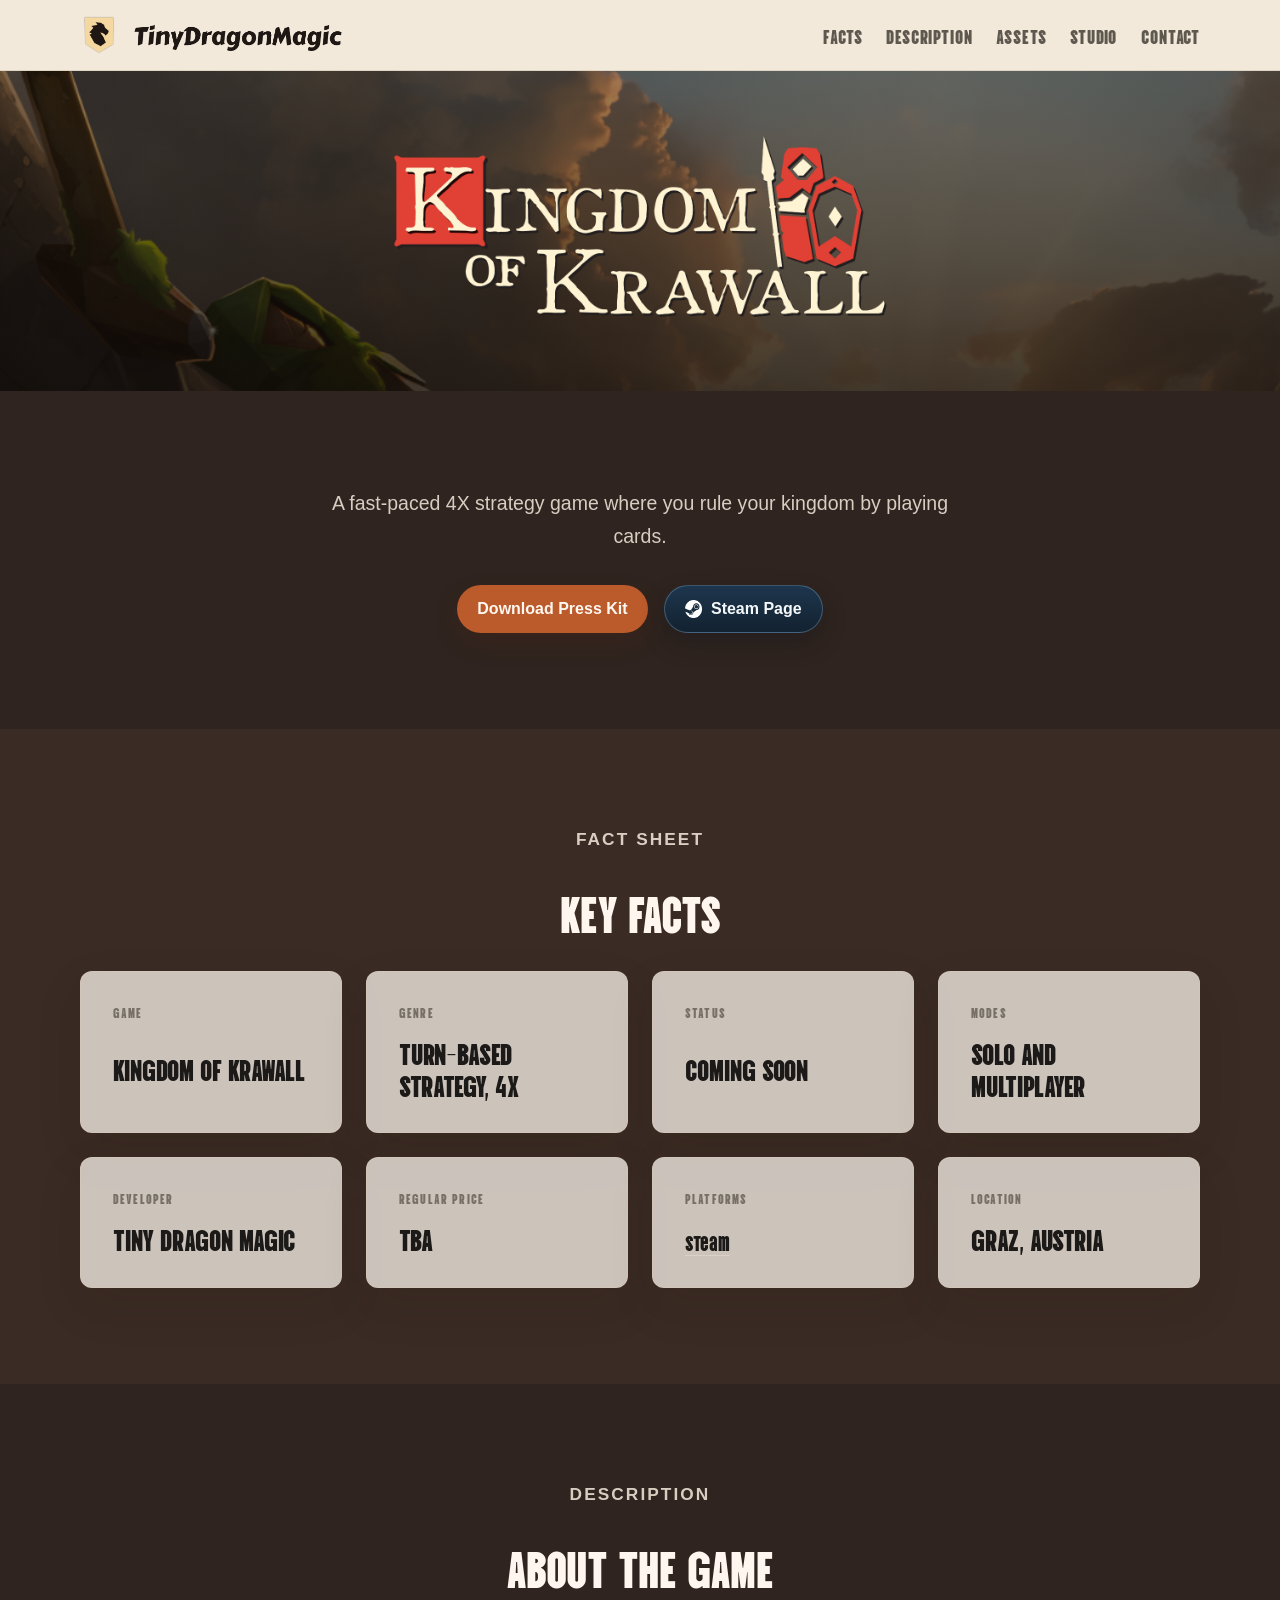
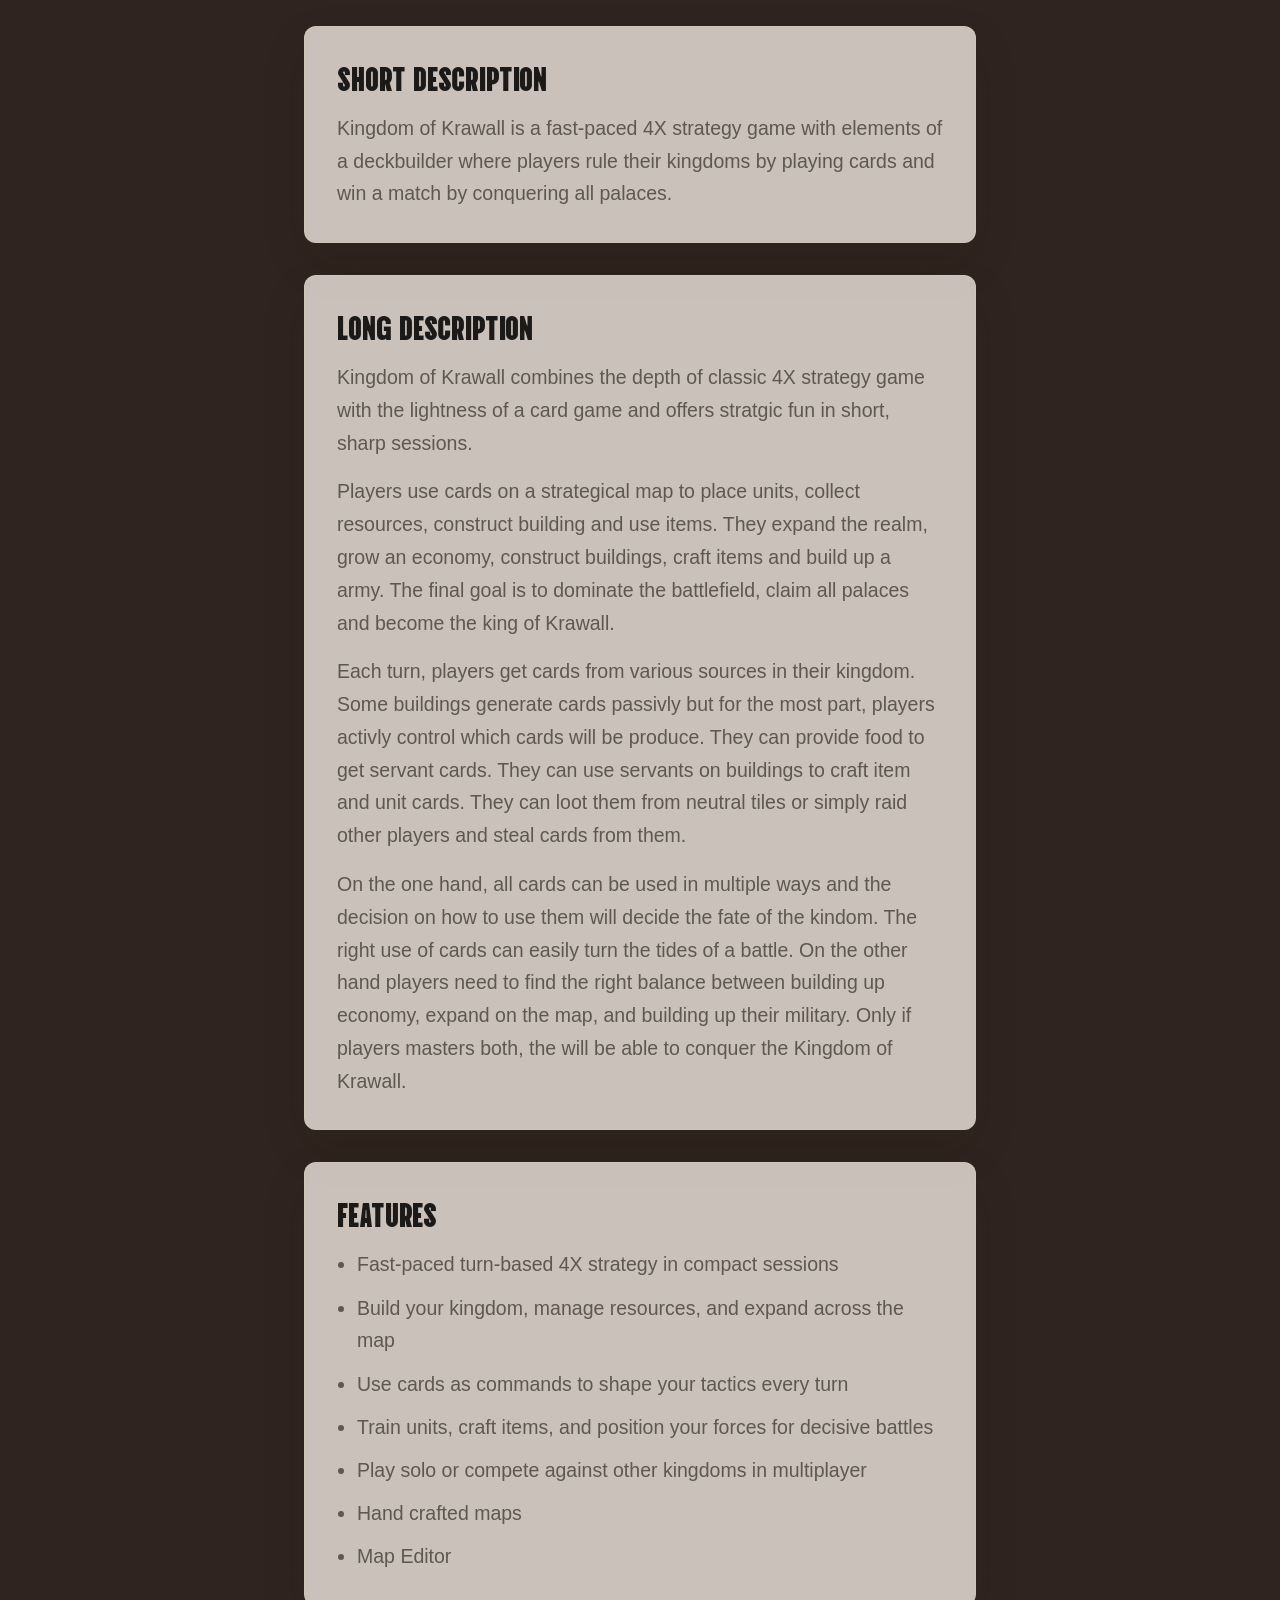
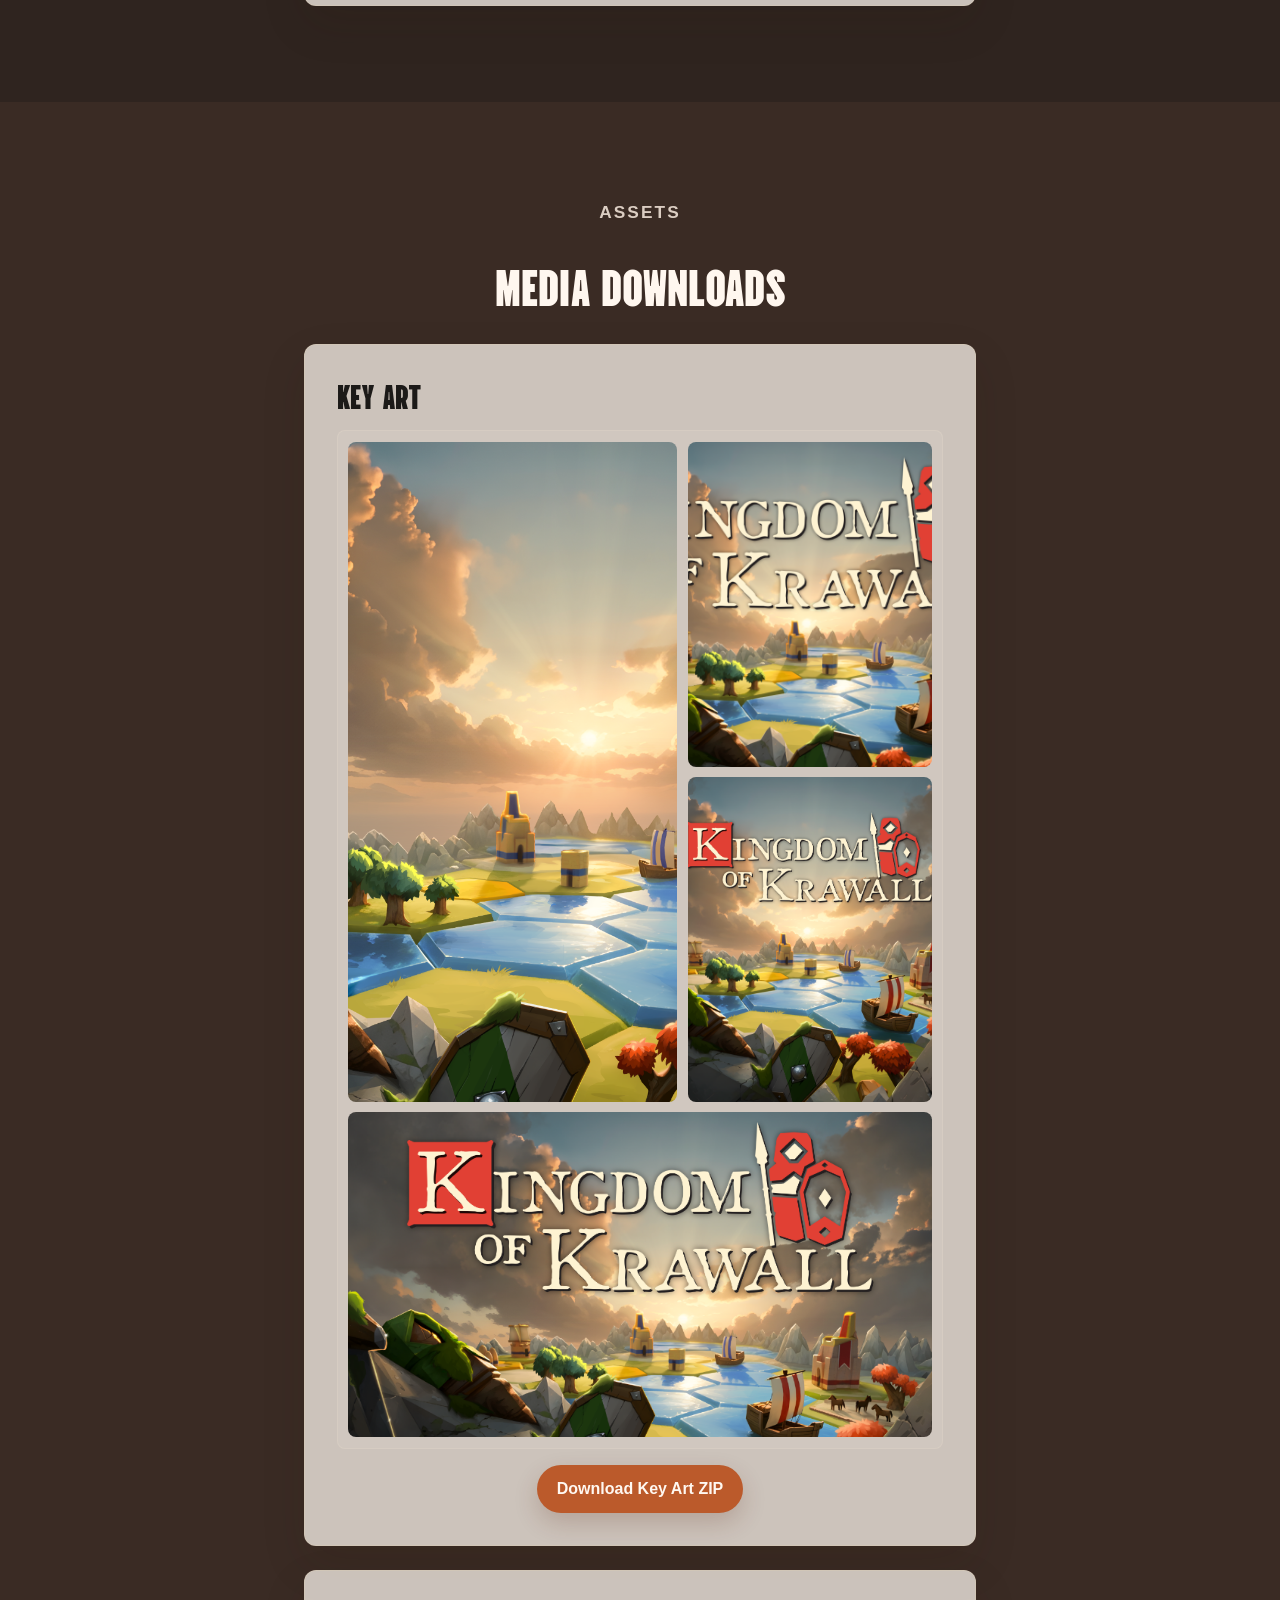
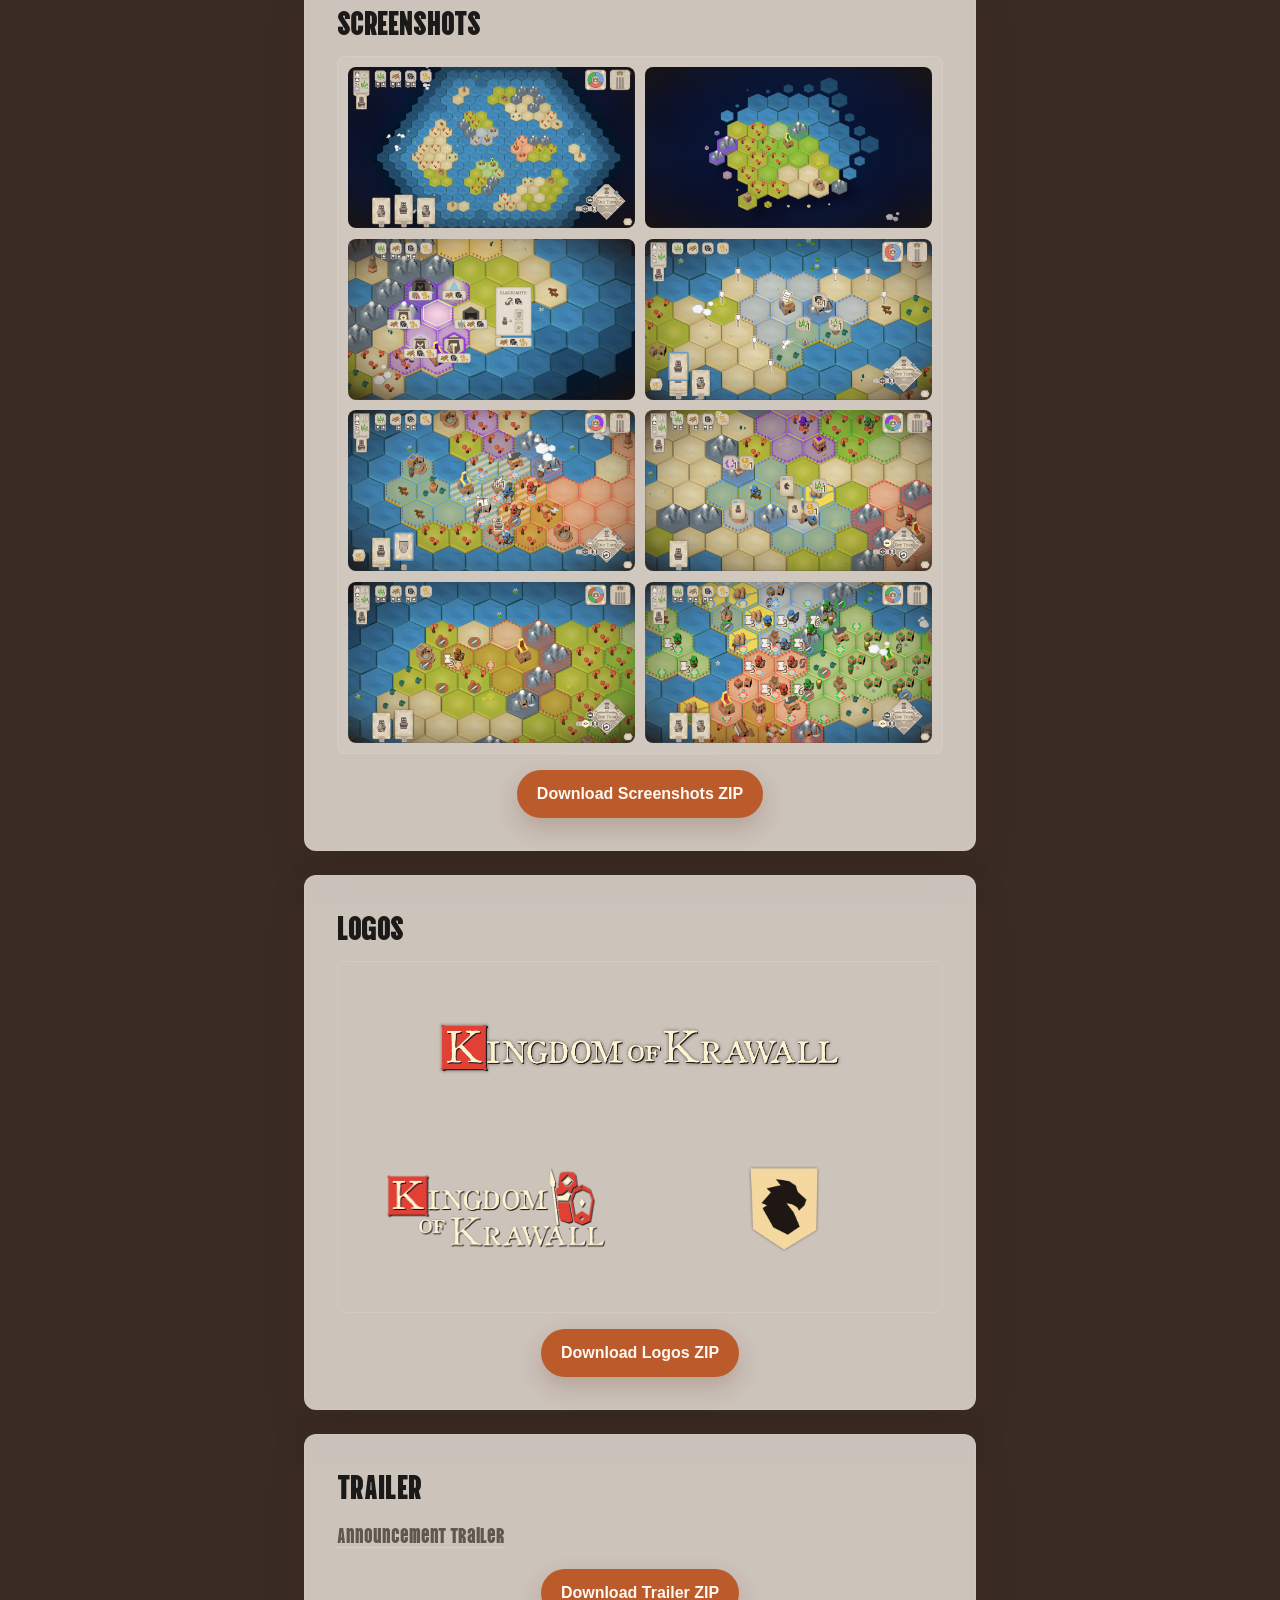
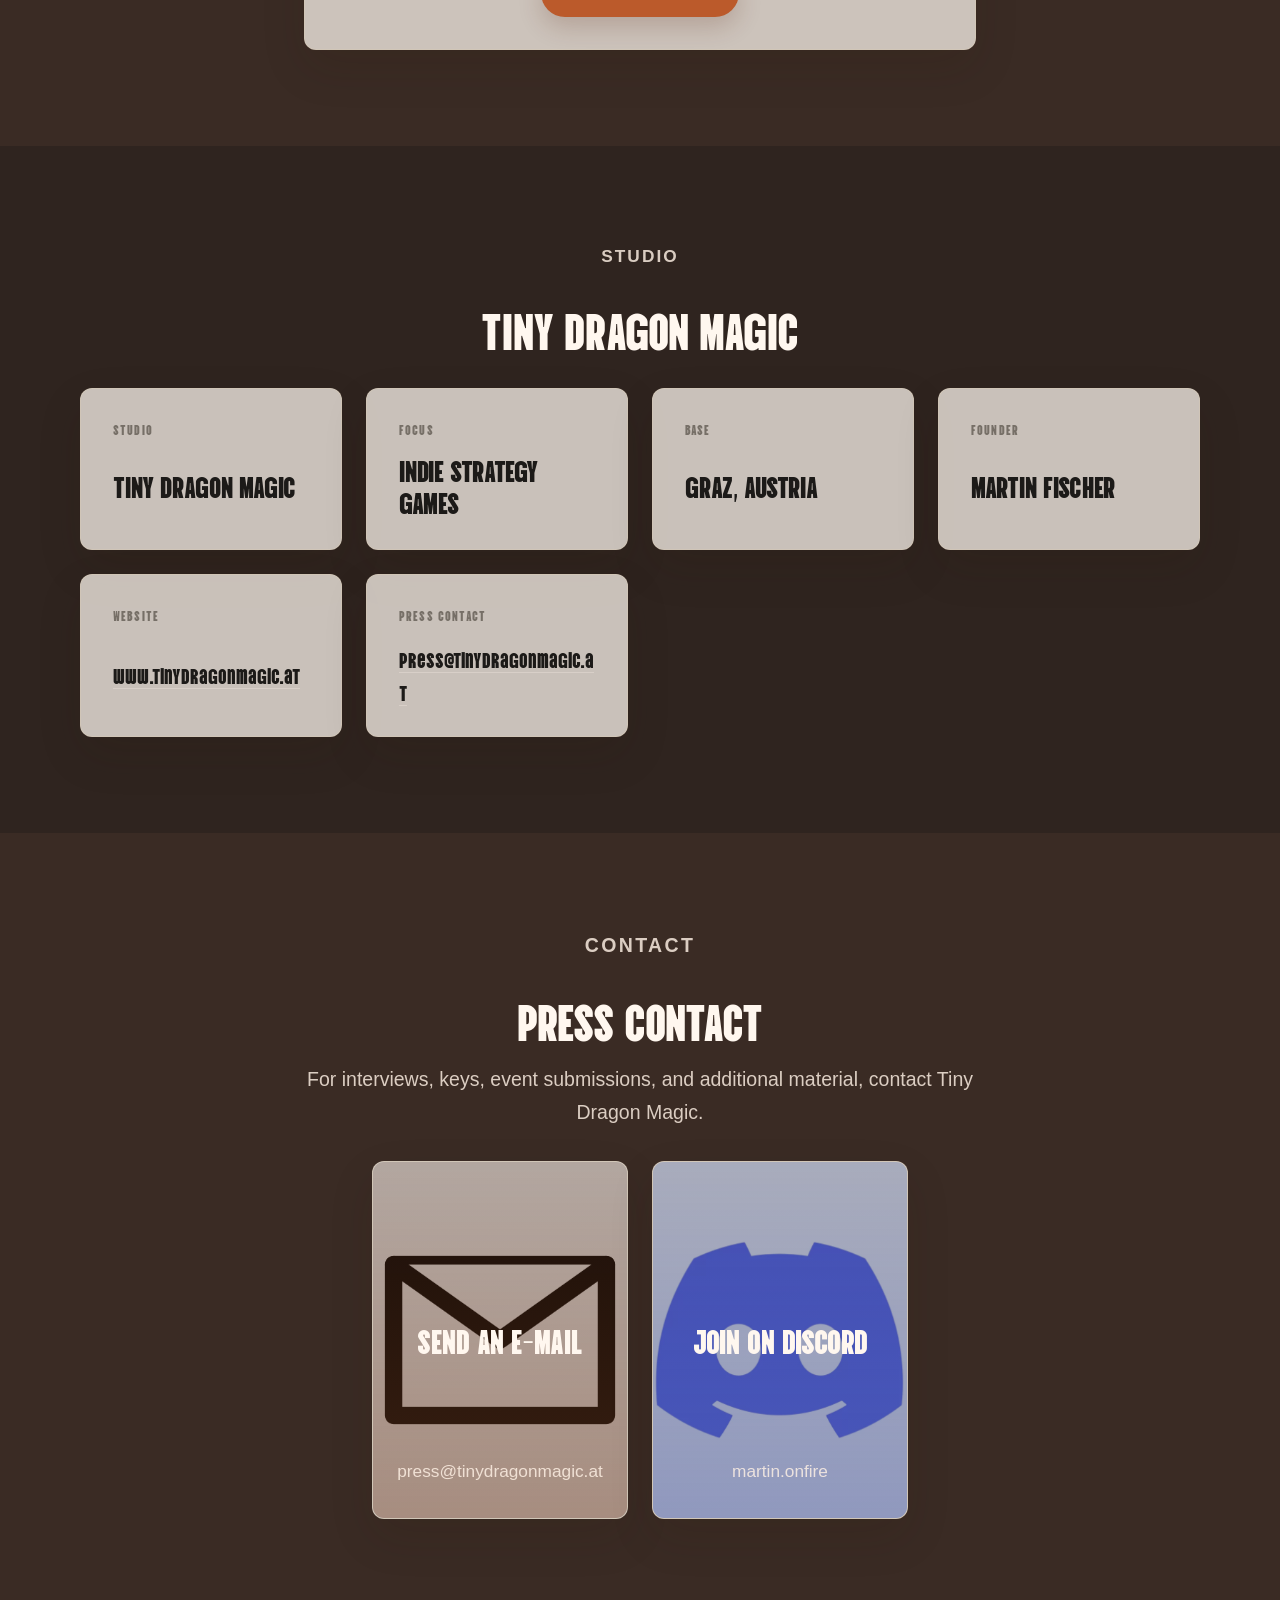
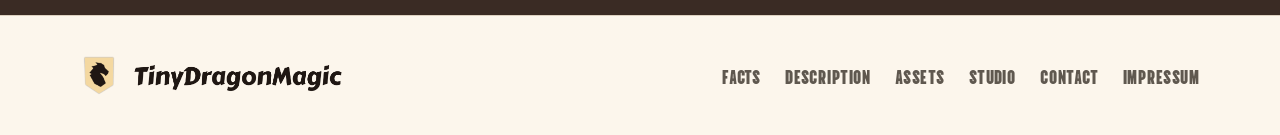
==== commit 09ca0342: "add content to long description" ====
--- a/press-kit/index.html
+++ b/press-kit/index.html
@@ -7,8 +7,8 @@
   <title>Press Kit | Kingdom of Krawall</title>
   <meta name="description"
     content="Press kit for Kingdom of Krawall, a fast-paced turn-based 4X strategy game by Tiny Dragon Magic.">
-  <link rel="icon" type="image/png" href="../assets/icons/ui/tdm_logo_transparent.png">
-  <link rel="apple-touch-icon" href="../assets/icons/ui/tdm_logo_transparent.png">
+  <link rel="icon" type="image/png" href="../assets/icons/ui/tdm_logo.png">
+  <link rel="apple-touch-icon" href="../assets/icons/ui/tdm_logo.png">
   <link rel="stylesheet" href="../styles.css">
 </head>
 
@@ -16,30 +16,38 @@
   <header class="site-header">
     <div class="container header-inner">
       <a class="brand" href="../index.html#top" aria-label="Tiny Dragon Magic home">
-        <img class="brand-logo" src="../assets/icons/ui/tdm_logo_transparent.png" alt="" aria-hidden="true">
-        <img class="brand-title" src="../assets/icons/ui/tdm_title_black.png" alt="Tiny Dragon Magic">
+        <img class="brand-logo" src="../assets/icons/ui/tdm_logo.png" alt="" aria-hidden="true">
+        <img class="brand-title" src="../assets/icons/ui/tdm_title_brown.png" alt="Tiny Dragon Magic">
       </a>
       <nav class="site-nav" aria-label="Press kit navigation">
         <a href="#facts">Facts</a>
         <a href="#description">Description</a>
         <a href="#assets">Assets</a>
+        <a href="#studio">Studio</a>
         <a href="#contact">Contact</a>
       </nav>
     </div>
   </header>
 
   <main>
-    <section class="content-section utility-section press-kit-hero">
-      <div class="container section-shell">
-        <div class="section-heading compact">
-          <p class="eyebrow">Press Kit</p>
-          <h1>Kingdom of Krawall</h1>
-          <p>
-            A fast-paced turn-based 4X strategy game about building a kingdom, outplaying rivals, and
-            conquering their palaces in compact sessions.
-          </p>
-        </div>
-
+    <section class="content-section section-with-backdrop press-kit-hero-banner">
+      <div class="section-backdrop" aria-hidden="true"></div>
+      <div class="section-overlay" aria-hidden="true"></div>
+      <div class="container section-shell">
+        <div class="section-heading compact press-kit-banner-heading">
+          <img class="press-kit-banner-title" src="../assets/images/kingdom_of_krawall/logo/library_logo.png"
+            alt="Kingdom of Krawall">
+        </div>
+      </div>
+    </section>
+
+    <section class="content-section utility-section press-kit-hero-copy">
+      <div class="container section-shell">
+        <div class="section-heading compact">
+          <p>
+            A fast-paced 4X strategy game where you rule your kingdom by playing cards.
+          </p>
+        </div>
         <div class="press-kit-actions">
           <a class="button button-primary" href="../assets/press-kit/downloads/kingdom-of-krawall-press-kit.zip">
             Download Press Kit
@@ -82,6 +90,15 @@
             <p>Tiny Dragon Magic</p>
           </article>
           <article class="feature-card compact">
+            <h3>Regular Price</h3>
+            <p>TBA</p>
+          </article>
+          <article class="feature-card compact">
+            <h3>Platforms</h3>
+            <p><a class="press-kit-inline-link" href="https://store.steampowered.com/app/4502550/?snr=1_5_9__205"
+                target="_blank" rel="noreferrer">Steam</a></p>
+          </article>
+          <article class="feature-card compact">
             <h3>Location</h3>
             <p>Graz, Austria</p>
           </article>
@@ -99,20 +116,50 @@
         <article class="feature-card compact press-kit-copy">
           <h3>Short Description</h3>
           <p>
-            Kingdom of Krawall is a fast-paced 4X strategy game where players build a kingdom, use cards
-            as commands, and fight for control of the map in solo or multiplayer matches.
+            Kingdom of Krawall is a fast-paced 4X strategy game with elements of a deckbuilder where players
+            rule their kingdoms by playing cards and win a match by conquering all palaces.
           </p>
         </article>
 
         <article class="feature-card compact press-kit-copy">
           <h3>Long Description</h3>
           <p>
-            Kingdom of Krawall condenses the depth of classic 4X strategy into shorter, sharper sessions.
-            Players expand their realm, collect resources, construct buildings, train units, craft items,
-            and use cards to give orders. Every tile, building, unit, and item can influence the path to
-            victory, while rival kingdoms compete for the positions and resources needed to conquer enemy
-            palaces.
-          </p>
+            Kingdom of Krawall combines the depth of classic 4X strategy game with the lightness of a card game and
+            offers stratgic fun in short, sharp sessions.
+          </p>
+          <p>
+            Players use cards on a strategical map to place units, collect resources, construct building and use
+            items. They expand the realm, grow an economy, construct buildings, craft items and build up a army.
+            The final goal is to dominate the battlefield, claim all palaces and become the king of Krawall.
+          </p>
+          <p>
+            Each turn, players get cards from various sources in their kingdom.
+            Some buildings generate cards passivly but for the most part, players activly control which cards will be
+            produce.
+            They can provide food to get servant cards.
+            They can use servants on buildings to craft item and unit cards.
+            They can loot them from neutral tiles or simply raid other players and steal cards from them.
+          </p>
+          <p>
+            On the one hand, all cards can be used in multiple ways and the decision on how to use them will decide the
+            fate of the kindom. The right use of cards can easily turn the tides of a battle.
+            On the other hand players need to find the right balance between building up
+            economy, expand on the map, and building up their military.
+            Only if players masters both, the will be able to conquer the Kingdom of Krawall.
+          </p>
+        </article>
+
+        <article class="feature-card compact press-kit-copy">
+          <h3>Features</h3>
+          <ul class="press-kit-feature-list">
+            <li>Fast-paced turn-based 4X strategy in compact sessions</li>
+            <li>Build your kingdom, manage resources, and expand across the map</li>
+            <li>Use cards as commands to shape your tactics every turn</li>
+            <li>Train units, craft items, and position your forces for decisive battles</li>
+            <li>Play solo or compete against other kingdoms in multiplayer</li>
+            <li>Hand crafted maps</li>
+            <li>Map Editor</li>
+          </ul>
         </article>
       </div>
     </section>
@@ -124,28 +171,101 @@
           <h2>Media Downloads</h2>
         </div>
 
+        <div class="press-kit-grid press-kit-assets-grid">
+          <article class="feature-card compact press-kit-asset-card">
+            <h3>Key Art</h3>
+            <div class="press-kit-asset-preview press-kit-asset-preview-key-art" aria-hidden="true">
+              <img src="../assets/press-kit/key-art/key_art.png" alt="">
+              <img src="../assets/press-kit/key-art/main_capsule.png" alt="">
+              <img src="../assets/press-kit/key-art/vertical_capsule.png" alt="">
+              <img src="../assets/press-kit/key-art/header_capsule.png" alt="">
+            </div>
+            <a class="button button-secondary press-kit-download-button"
+              href="../assets/press-kit/downloads/kingdom-of-krawall-key-art.zip">
+              Download Key Art ZIP
+            </a>
+          </article>
+          <article class="feature-card compact press-kit-asset-card">
+            <h3>Screenshots</h3>
+            <div class="press-kit-asset-preview press-kit-asset-preview-screenshots" aria-hidden="true">
+              <img src="../assets/press-kit/screenshots/empty_map.png" alt="">
+              <img src="../assets/press-kit/screenshots/start_round.png" alt="">
+              <img src="../assets/press-kit/screenshots/select_building.png" alt="">
+              <img src="../assets/press-kit/screenshots/resource_collection.png" alt="">
+              <img src="../assets/press-kit/screenshots/place_modifier.png" alt="">
+              <img src="../assets/press-kit/screenshots/production_map.png" alt="">
+              <img src="../assets/press-kit/screenshots/simple_fight.png" alt="">
+              <img src="../assets/press-kit/screenshots/huge battle.png" alt="">
+            </div>
+            <a class="button button-secondary press-kit-download-button"
+              href="../assets/press-kit/downloads/kingdom-of-krawall-screenshots.zip">
+              Download Screenshots ZIP
+            </a>
+          </article>
+          <article class="feature-card compact press-kit-asset-card">
+            <h3>Logos</h3>
+            <div class="press-kit-asset-preview press-kit-asset-preview-logos" aria-hidden="true">
+              <img src="../assets/press-kit/logos/logo_small.png" alt="">
+              <img src="../assets/press-kit/logos/Logo.png" alt="">
+              <img src="../assets/press-kit/logos/tdm_logo.png" alt="">
+            </div>
+            <a class="button button-secondary press-kit-download-button"
+              href="../assets/press-kit/downloads/kingdom-of-krawall-logos-v2.zip">
+              Download Logos ZIP
+            </a>
+          </article>
+          <article class="feature-card compact press-kit-asset-card">
+            <h3>Trailer</h3>
+            <p><a class="press-kit-inline-link press-kit-trailer-link"
+                href="https://www.youtube.com/watch?v=LLgB48z94EM" target="_blank" rel="noreferrer">Announcement
+                Trailer</a></p>
+            <a class="button button-secondary press-kit-download-button"
+              href="../assets/press-kit/downloads/kingdom-of-krawall-trailers.zip">
+              Download Trailer ZIP
+            </a>
+          </article>
+        </div>
+      </div>
+    </section>
+
+    <section class="content-section utility-section" id="studio">
+      <div class="container section-shell">
+        <div class="section-heading compact">
+          <p class="eyebrow">Studio</p>
+          <h2>Tiny Dragon Magic</h2>
+        </div>
+
         <div class="press-kit-grid">
           <article class="feature-card compact">
-            <h3>Logos</h3>
-            <p>Game logo, studio logo, transparent PNG versions.</p>
-          </article>
-          <article class="feature-card compact">
-            <h3>Screenshots</h3>
-            <p>Gameplay screenshots for articles, store pages, and creator coverage.</p>
-          </article>
-          <article class="feature-card compact">
-            <h3>Key Art</h3>
-            <p>Capsules, hero images, and promotional artwork.</p>
-          </article>
-          <article class="feature-card compact">
-            <h3>Trailer</h3>
-            <p>Trailer links, embeds, and downloadable video files.</p>
-          </article>
-        </div>
-      </div>
-    </section>
-
-    <section class="content-section utility-section" id="contact">
+            <h3>Studio</h3>
+            <p>Tiny Dragon Magic</p>
+          </article>
+          <article class="feature-card compact">
+            <h3>Focus</h3>
+            <p>Indie strategy games</p>
+          </article>
+          <article class="feature-card compact">
+            <h3>Base</h3>
+            <p>Graz, Austria</p>
+          </article>
+          <article class="feature-card compact">
+            <h3>Founder</h3>
+            <p>Martin Fischer</p>
+          </article>
+          <article class="feature-card compact">
+            <h3>Website</h3>
+            <p><a class="press-kit-inline-link" href="https://www.tinydragonmagic.at" target="_blank"
+                rel="noreferrer">www.tinydragonmagic.at</a></p>
+          </article>
+          <article class="feature-card compact">
+            <h3>Press Contact</h3>
+            <p><a class="press-kit-inline-link" href="mailto:press@tinydragonmagic.at">press@tinydragonmagic.at</a></p>
+          </article>
+        </div>
+      </div>
+    </section>
+
+    <section class="content-section utility-section-alt" id="contact">
       <div class="container section-shell">
         <div class="section-heading compact">
           <p class="eyebrow">Contact</p>
@@ -161,8 +281,15 @@
               aria-label="Send an e-mail to press@tinydragonmagic.at">
               <img class="contact-card-icon" src="../assets/icons/ui/landing_page_button_email.png" alt=""
                 aria-hidden="true">
-              <h3>Press Contact</h3>
+              <h3>Send an E-Mail</h3>
               <p>press@tinydragonmagic.at</p>
+            </a>
+            <a class="contact-card contact-card-link contact-card-discord" href="https://discord.gg/njJ2rNRCxU"
+              target="_blank" rel="noreferrer" aria-label="Join the Discord server">
+              <img class="contact-card-icon" src="../assets/icons/ui/landing_page_button_discord.png" alt=""
+                aria-hidden="true">
+              <h3>Join on Discord</h3>
+              <p>martin.onfire</p>
             </a>
           </div>
         </div>
@@ -173,13 +300,14 @@
   <footer class="site-footer">
     <div class="container footer-inner">
       <a class="brand brand-footer" href="../index.html#top" aria-label="Tiny Dragon Magic home">
-        <img class="brand-logo" src="../assets/icons/ui/tdm_logo_transparent.png" alt="" aria-hidden="true">
-        <img class="brand-title" src="../assets/icons/ui/tdm_title_black.png" alt="Tiny Dragon Magic">
+        <img class="brand-logo" src="../assets/icons/ui/tdm_logo.png" alt="" aria-hidden="true">
+        <img class="brand-title" src="../assets/icons/ui/tdm_title_brown.png" alt="Tiny Dragon Magic">
       </a>
       <nav aria-label="Footer navigation">
         <a href="#facts">Facts</a>
         <a href="#description">Description</a>
         <a href="#assets">Assets</a>
+        <a href="#studio">Studio</a>
         <a href="#contact">Contact</a>
         <a href="../impressum.html">Impressum</a>
       </nav>
@@ -187,4 +315,4 @@
   </footer>
 </body>
 
-</html>
+</html>
--- a/styles.css
+++ b/styles.css
@@ -1421,8 +1421,51 @@
   margin-right: auto;
 }
 
-.press-kit-hero {
-  min-height: auto;
+.press-kit-hero-banner {
+  min-height: 20rem;
+  max-height: 20rem;
+  padding: 0;
+}
+
+.press-kit-hero-banner .section-backdrop {
+  background-image: url("assets/images/kingdom_of_krawall/hero/press_kit_hero.png");
+  background-position: center top;
+  background-size: cover;
+}
+
+.press-kit-hero-banner .section-overlay {
+  background:
+    linear-gradient(180deg, rgba(18, 12, 9, 0.18), rgba(18, 12, 9, 0.74)),
+    linear-gradient(0deg, rgba(41, 28, 20, 0.28), rgba(41, 28, 20, 0.28));
+}
+
+.press-kit-hero-banner .section-shell {
+  position: relative;
+  z-index: 1;
+  min-height: 20rem;
+  max-height: 20rem;
+  align-items: center;
+  justify-items: center;
+}
+
+.press-kit-banner-heading {
+  justify-items: center;
+}
+
+.press-kit-banner-title {
+  width: min(100%, 34rem);
+  height: auto;
+  object-fit: contain;
+  display: block;
+}
+
+.press-kit-hero-copy .section-shell {
+  justify-items: center;
+}
+
+.press-kit-hero-copy .section-heading {
+  justify-items: center;
+  text-align: center;
 }
 
 .press-kit-actions {
@@ -1442,6 +1485,213 @@
   width: min(100%, 54rem);
   margin-left: auto;
   margin-right: auto;
+}
+
+.press-kit-feature-list {
+  margin: 0;
+  padding-left: 1.25rem;
+  display: grid;
+  gap: 0.65rem;
+}
+
+.press-kit-feature-list li {
+  font-size: clamp(1.08rem, 1.7vw, 1.22rem);
+  line-height: 1.68;
+  color: var(--color-muted);
+}
+
+.press-kit-asset-card {
+  align-content: start;
+  justify-items: stretch;
+}
+
+.press-kit-asset-card h3 {
+  order: 0;
+}
+
+.press-kit-asset-card .press-kit-asset-preview {
+  order: 1;
+}
+
+.press-kit-download-button {
+  order: 2;
+  justify-self: center;
+  width: max-content;
+  color: #fff8f1;
+  border: 0;
+  background: var(--color-accent);
+  box-shadow: 0 10px 24px rgba(88, 34, 15, 0.2);
+  transform: translateY(0) scale(1);
+  transition:
+    transform 220ms ease,
+    box-shadow 220ms ease,
+    border-color 220ms ease,
+    background 220ms ease;
+}
+
+.press-kit-download-button:hover,
+.press-kit-download-button:focus-visible {
+  transform: translateY(-6px) scale(1.015);
+  background: #a74e22;
+  box-shadow: 0 24px 50px rgba(88, 34, 15, 0.24);
+}
+
+.press-kit-assets-grid {
+  grid-template-columns: minmax(0, 1fr);
+  width: min(100%, 62rem);
+  justify-items: center;
+  margin-left: auto;
+  margin-right: auto;
+}
+
+.press-kit-assets-grid .press-kit-asset-card {
+  width: min(100%, 56rem);
+}
+
+.press-kit-asset-preview {
+  overflow: hidden;
+  border-radius: var(--radius-sm);
+  border: 1px solid rgba(255, 233, 214, 0.14);
+  background: rgba(255, 249, 241, 0.08);
+  min-height: 22rem;
+}
+
+.press-kit-asset-preview img {
+  width: 100%;
+  height: 100%;
+  display: block;
+}
+
+.press-kit-asset-preview-key-art {
+  display: grid;
+  grid-template-columns: minmax(0, 1.35fr) minmax(0, 1fr);
+  grid-template-rows: repeat(3, minmax(0, 1fr));
+  gap: 0.65rem;
+  padding: 0.65rem;
+}
+
+.press-kit-asset-preview-key-art img:first-child {
+  grid-row: 1 / span 2;
+  aspect-ratio: 16 / 9;
+  object-fit: cover;
+  border-radius: var(--radius-sm);
+}
+
+.press-kit-asset-preview-key-art img:nth-child(2),
+.press-kit-asset-preview-key-art img:nth-child(3),
+.press-kit-asset-preview-key-art img:nth-child(4) {
+  object-fit: cover;
+  border-radius: var(--radius-sm);
+}
+
+.press-kit-asset-preview-key-art img:nth-child(2) {
+  aspect-ratio: 16 / 10;
+}
+
+.press-kit-asset-preview-key-art img:nth-child(3) {
+  aspect-ratio: 3 / 4;
+}
+
+.press-kit-asset-preview-key-art img:nth-child(4) {
+  grid-column: 1 / span 2;
+  aspect-ratio: 21 / 5;
+}
+
+.press-kit-asset-preview-screenshots {
+  display: grid;
+  grid-template-columns: repeat(2, minmax(0, 1fr));
+  gap: 0.65rem;
+  padding: 0.65rem;
+}
+
+.press-kit-asset-preview-screenshots img {
+  aspect-ratio: 16 / 9;
+  object-fit: cover;
+  border-radius: var(--radius-sm);
+}
+
+.press-kit-asset-preview-logos {
+  display: grid;
+  grid-template-columns: repeat(2, minmax(0, 1fr));
+  align-items: center;
+  gap: 1.25rem;
+  padding: 1.5rem;
+  background: transparent;
+}
+
+.press-kit-asset-preview-logos img {
+  width: 100%;
+  object-fit: contain;
+  margin: 0 auto;
+}
+
+.press-kit-asset-preview-logos img:first-child {
+  grid-column: 1 / span 2;
+  height: 4.75rem;
+}
+
+.press-kit-asset-preview-logos img:nth-child(2) {
+  height: 7rem;
+}
+
+.press-kit-asset-preview-logos img:last-child {
+  height: 5.5rem;
+}
+
+@media (max-width: 900px) {
+  .press-kit-asset-preview-screenshots {
+    grid-template-columns: 1fr;
+  }
+}
+
+.press-kit-hero-copy .section-heading p,
+#description .feature-card p,
+#assets .feature-card p,
+#contact .section-heading p {
+  font-size: clamp(1.08rem, 1.7vw, 1.22rem);
+  line-height: 1.68;
+}
+
+.press-kit-inline-link {
+  color: inherit;
+  text-decoration: none;
+  border-bottom: 1px solid rgba(255, 245, 236, 0.28);
+  font-size: clamp(1.05rem, 2vw, 1.3rem);
+  line-height: 1.15;
+  text-transform: none;
+  overflow-wrap: anywhere;
+  transition:
+    color 180ms ease,
+    border-color 180ms ease,
+    opacity 180ms ease;
+}
+
+.press-kit-inline-link:hover,
+.press-kit-inline-link:focus-visible {
+  color: rgba(255, 245, 236, 0.92);
+  border-bottom-color: rgba(255, 214, 176, 0.68);
+  opacity: 1;
+}
+
+.press-kit-trailer-link {
+  font-family: var(--font-display);
+}
+
+#facts .press-kit-grid .feature-card h3,
+#studio .press-kit-grid .feature-card h3 {
+  font-size: 0.9rem;
+  letter-spacing: 0.08em;
+  color: rgba(95, 88, 79, 0.78);
+}
+
+#facts .press-kit-grid .feature-card p,
+#studio .press-kit-grid .feature-card p {
+  font-family: var(--font-display);
+  font-size: clamp(1.45rem, 2.8vw, 1.9rem);
+  line-height: 1.05;
+  color: var(--color-text);
+  text-transform: uppercase;
+  text-wrap: balance;
 }
 
 .press-kit-contact-cards {
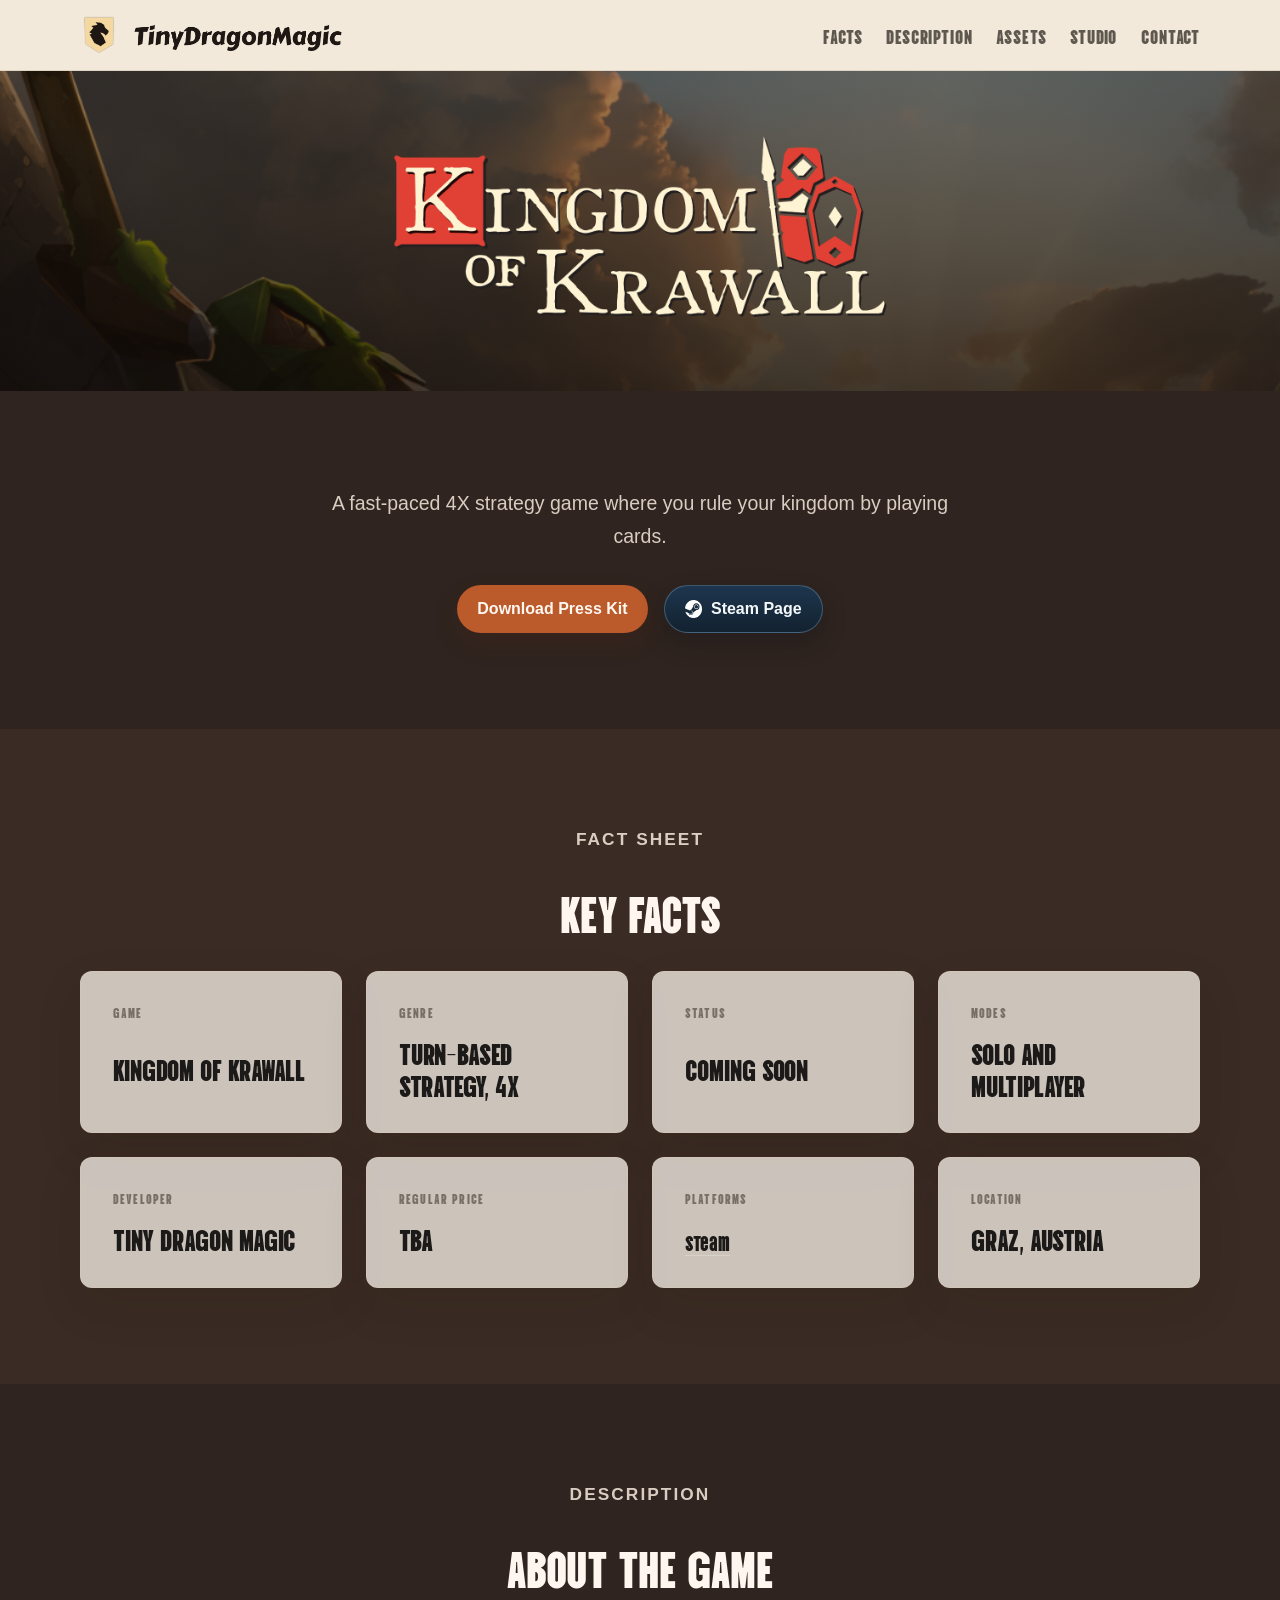
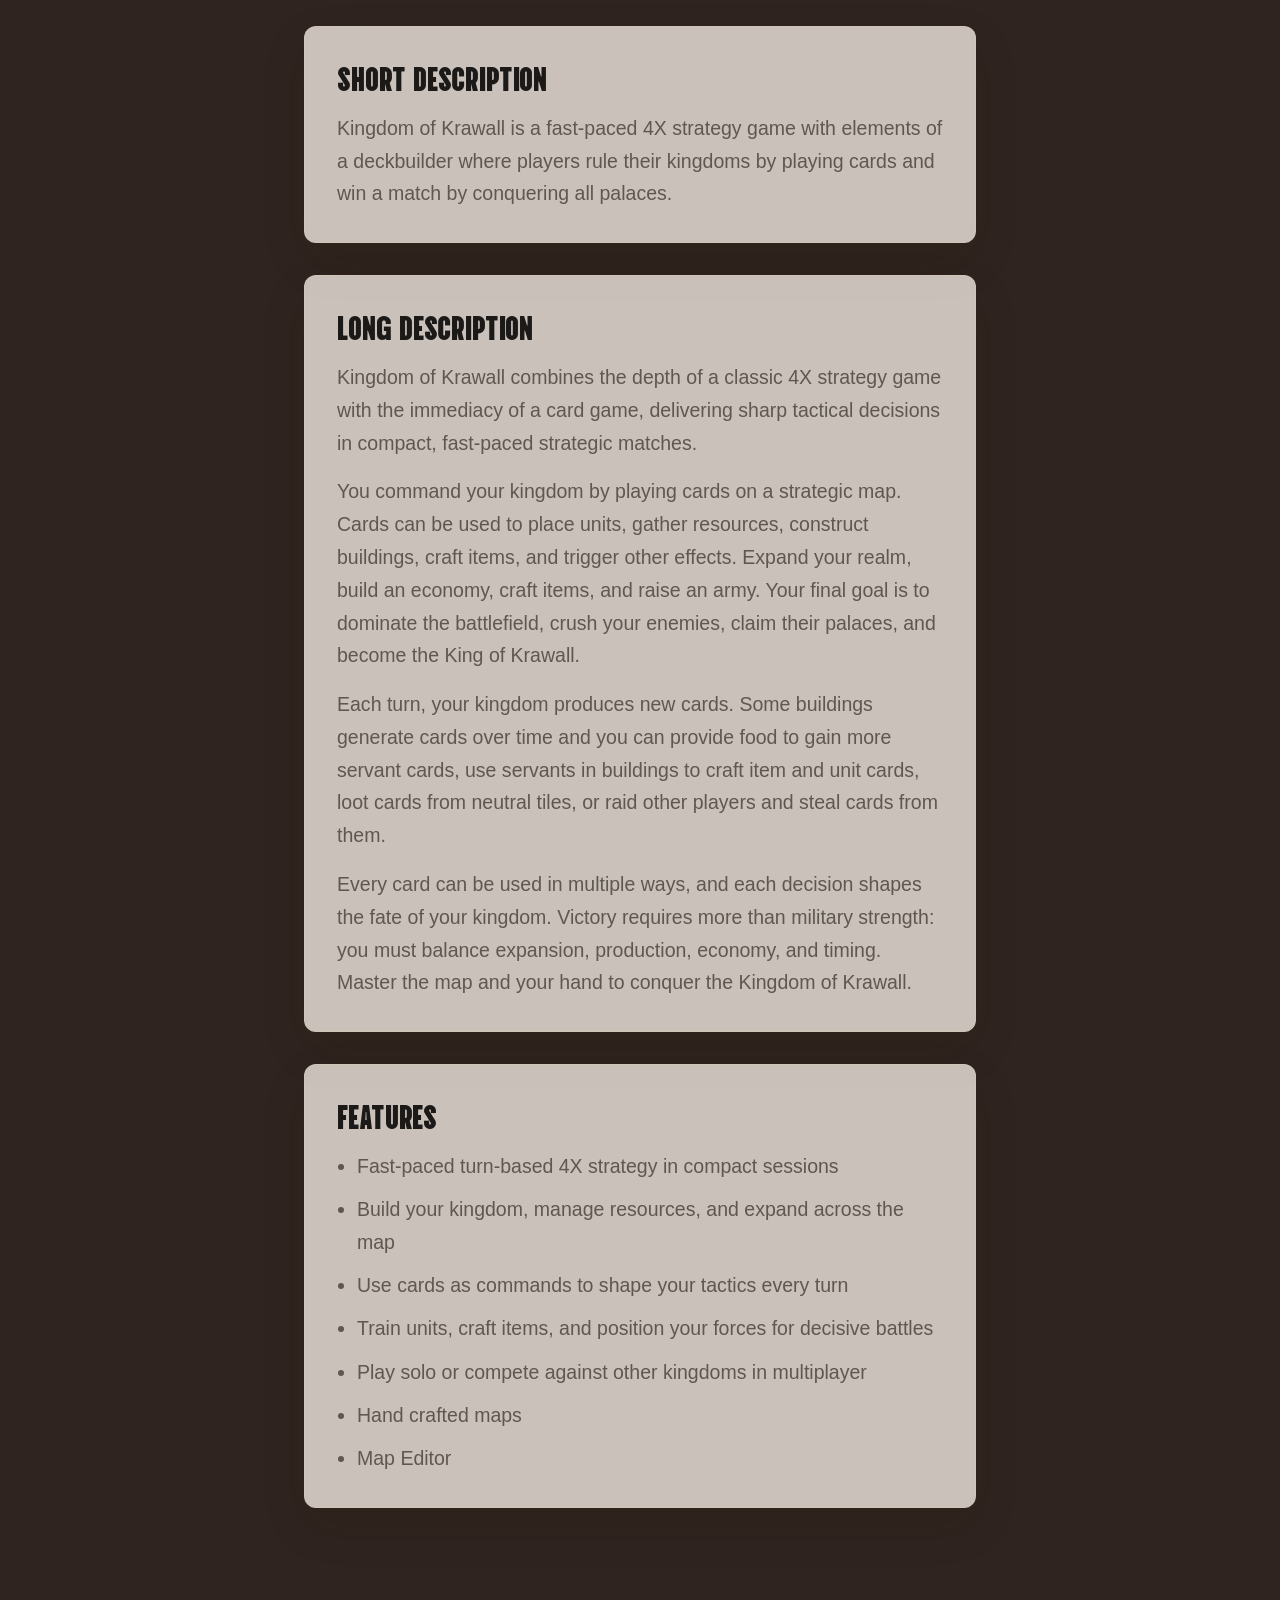
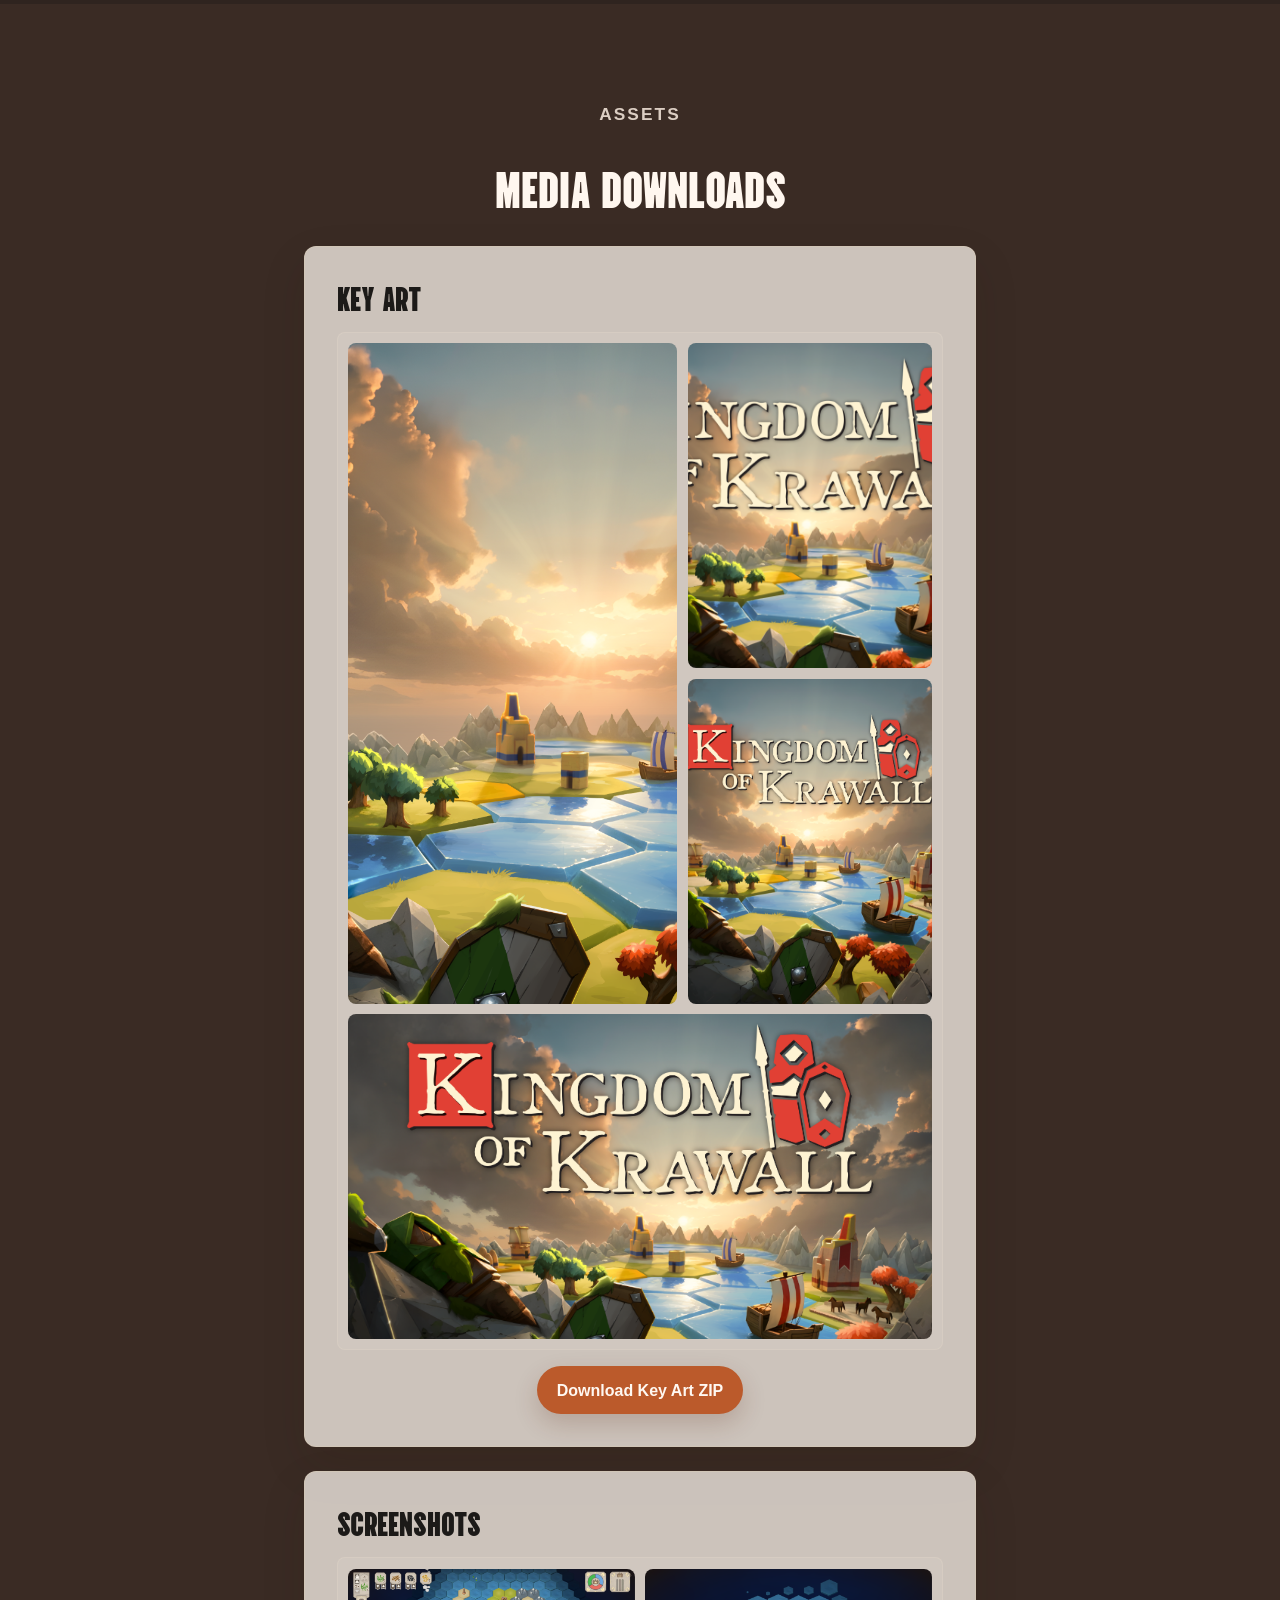
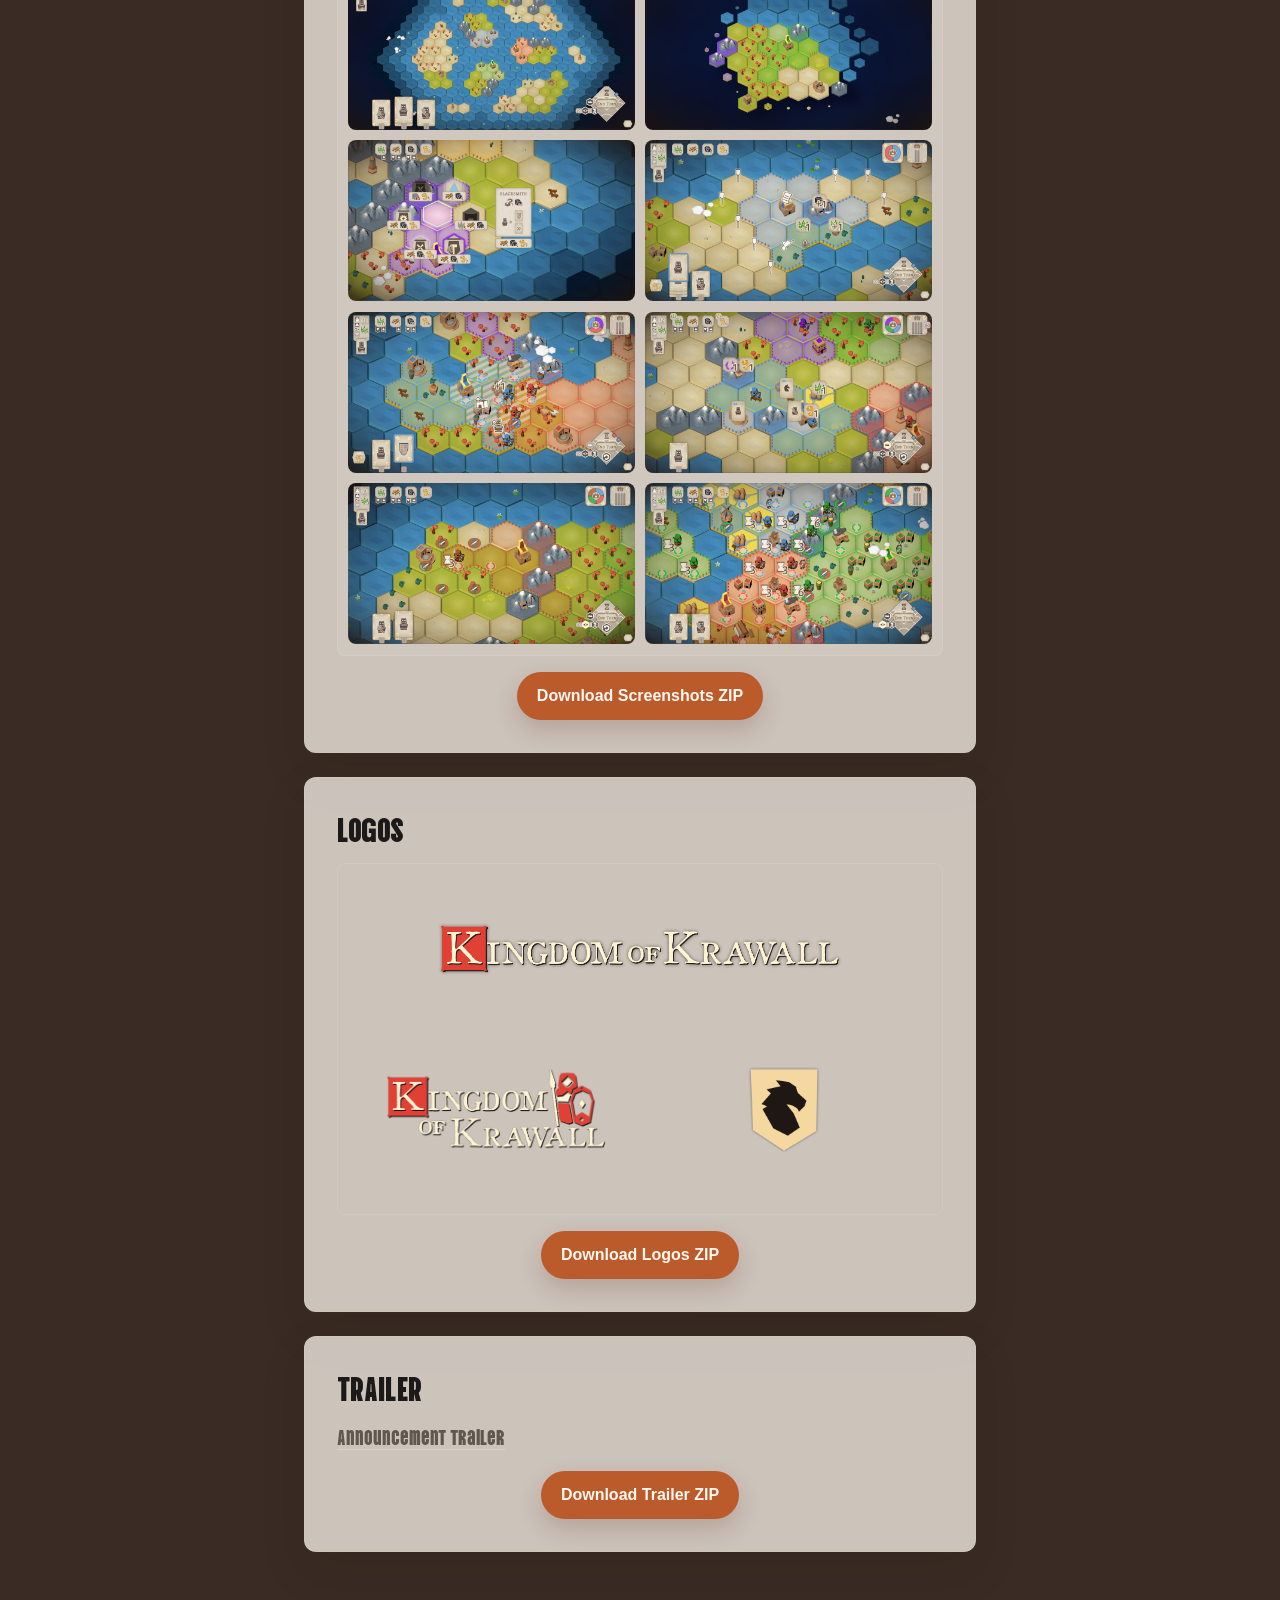
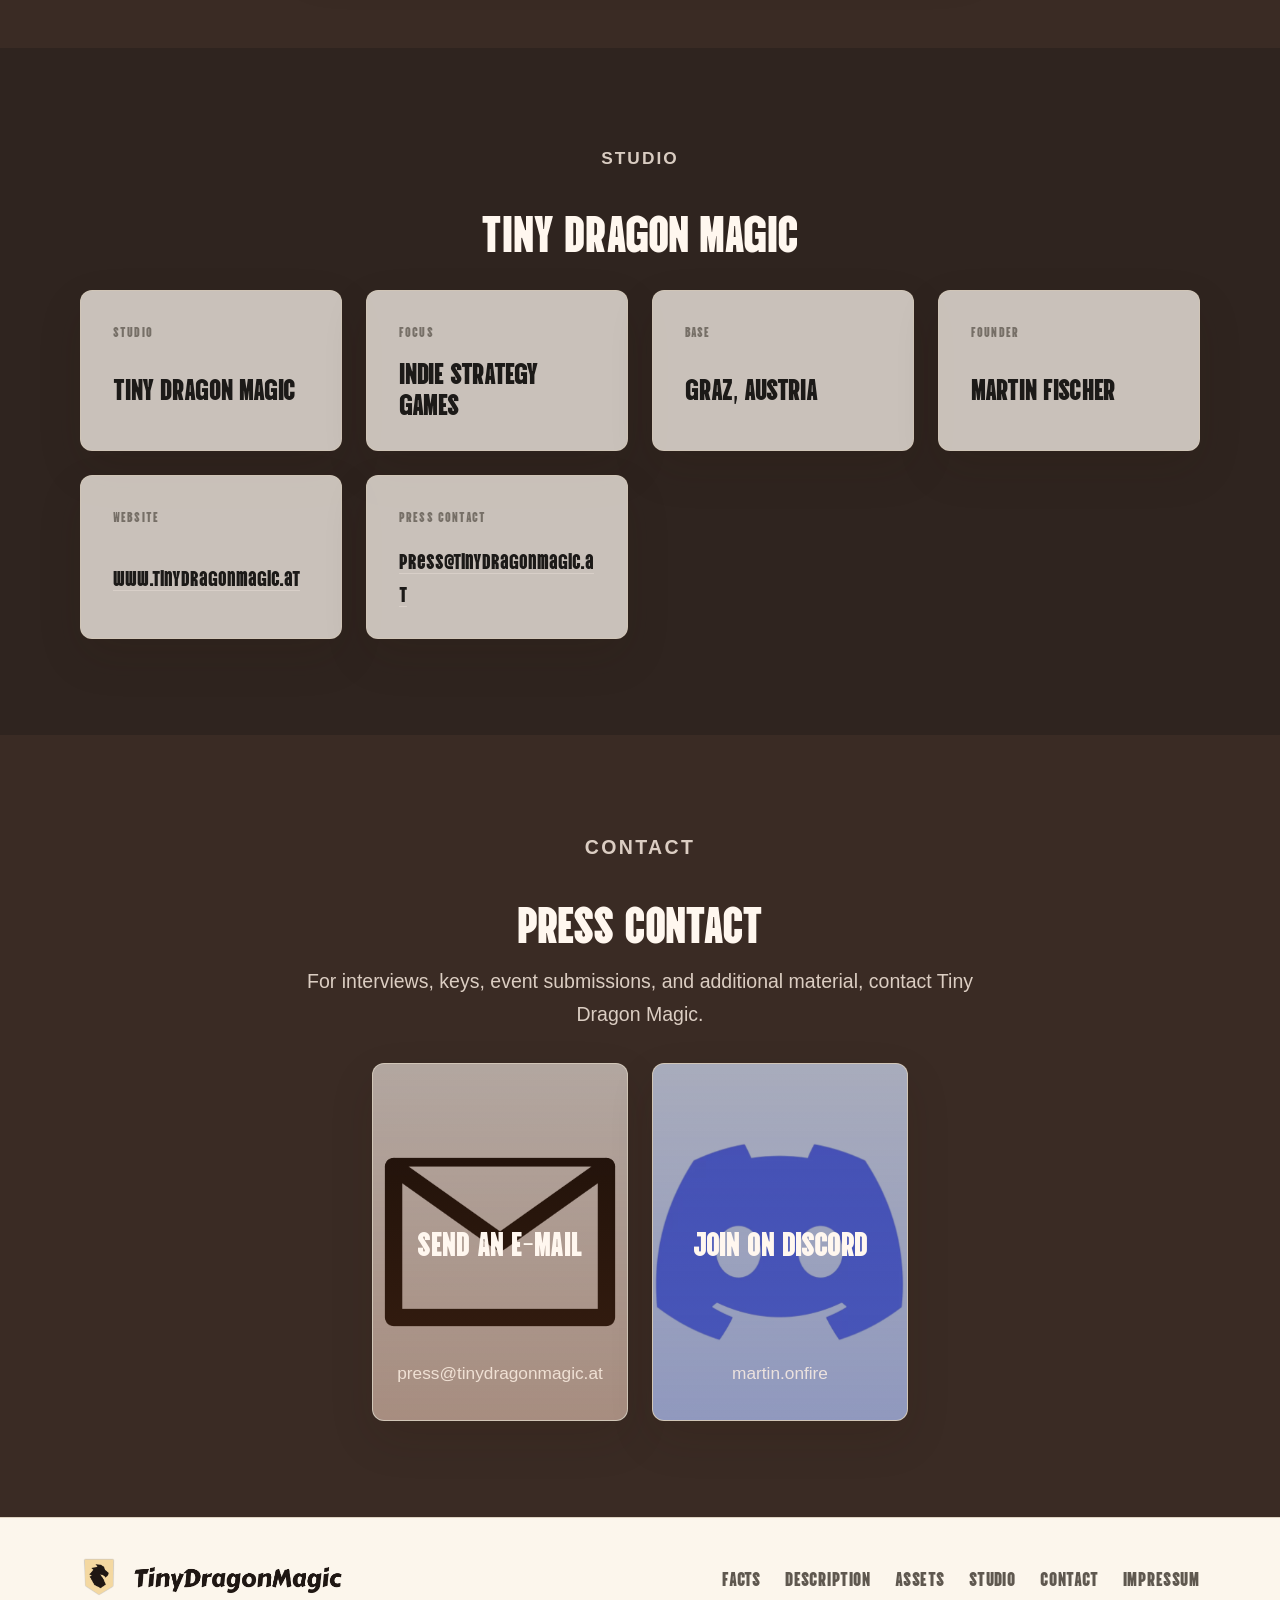
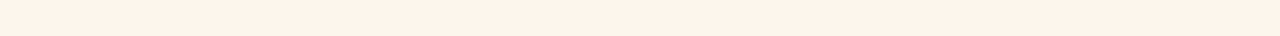
==== commit 6f997903: "polish long description" ====
--- a/press-kit/index.html
+++ b/press-kit/index.html
@@ -124,28 +124,24 @@
         <article class="feature-card compact press-kit-copy">
           <h3>Long Description</h3>
           <p>
-            Kingdom of Krawall combines the depth of classic 4X strategy game with the lightness of a card game and
-            offers stratgic fun in short, sharp sessions.
-          </p>
-          <p>
-            Players use cards on a strategical map to place units, collect resources, construct building and use
-            items. They expand the realm, grow an economy, construct buildings, craft items and build up a army.
-            The final goal is to dominate the battlefield, claim all palaces and become the king of Krawall.
-          </p>
-          <p>
-            Each turn, players get cards from various sources in their kingdom.
-            Some buildings generate cards passivly but for the most part, players activly control which cards will be
-            produce.
-            They can provide food to get servant cards.
-            They can use servants on buildings to craft item and unit cards.
-            They can loot them from neutral tiles or simply raid other players and steal cards from them.
-          </p>
-          <p>
-            On the one hand, all cards can be used in multiple ways and the decision on how to use them will decide the
-            fate of the kindom. The right use of cards can easily turn the tides of a battle.
-            On the other hand players need to find the right balance between building up
-            economy, expand on the map, and building up their military.
-            Only if players masters both, the will be able to conquer the Kingdom of Krawall.
+            Kingdom of Krawall combines the depth of a classic 4X strategy game with the immediacy of a card game,
+            delivering sharp tactical decisions in compact, fast-paced strategic matches.
+          </p>
+          <p>
+            You command your kingdom by playing cards on a strategic map. Cards can be used to place units, gather
+            resources, construct buildings, craft items, and trigger other effects. Expand your realm, build an economy,
+            craft items, and raise an army. Your final goal is to dominate the battlefield, crush your enemies, claim
+            their palaces, and become the King of Krawall.
+          </p>
+          <p>
+            Each turn, your kingdom produces new cards. Some buildings generate cards over time and you can provide food
+            to gain more servant cards, use servants in buildings to craft item and unit cards, loot cards from neutral
+            tiles, or raid other players and steal cards from them.
+          </p>
+          <p>
+            Every card can be used in multiple ways, and each decision shapes the fate of your kingdom. Victory requires
+            more than military strength: you must balance expansion, production, economy, and timing. Master the map and
+            your hand to conquer the Kingdom of Krawall.
           </p>
         </article>
 
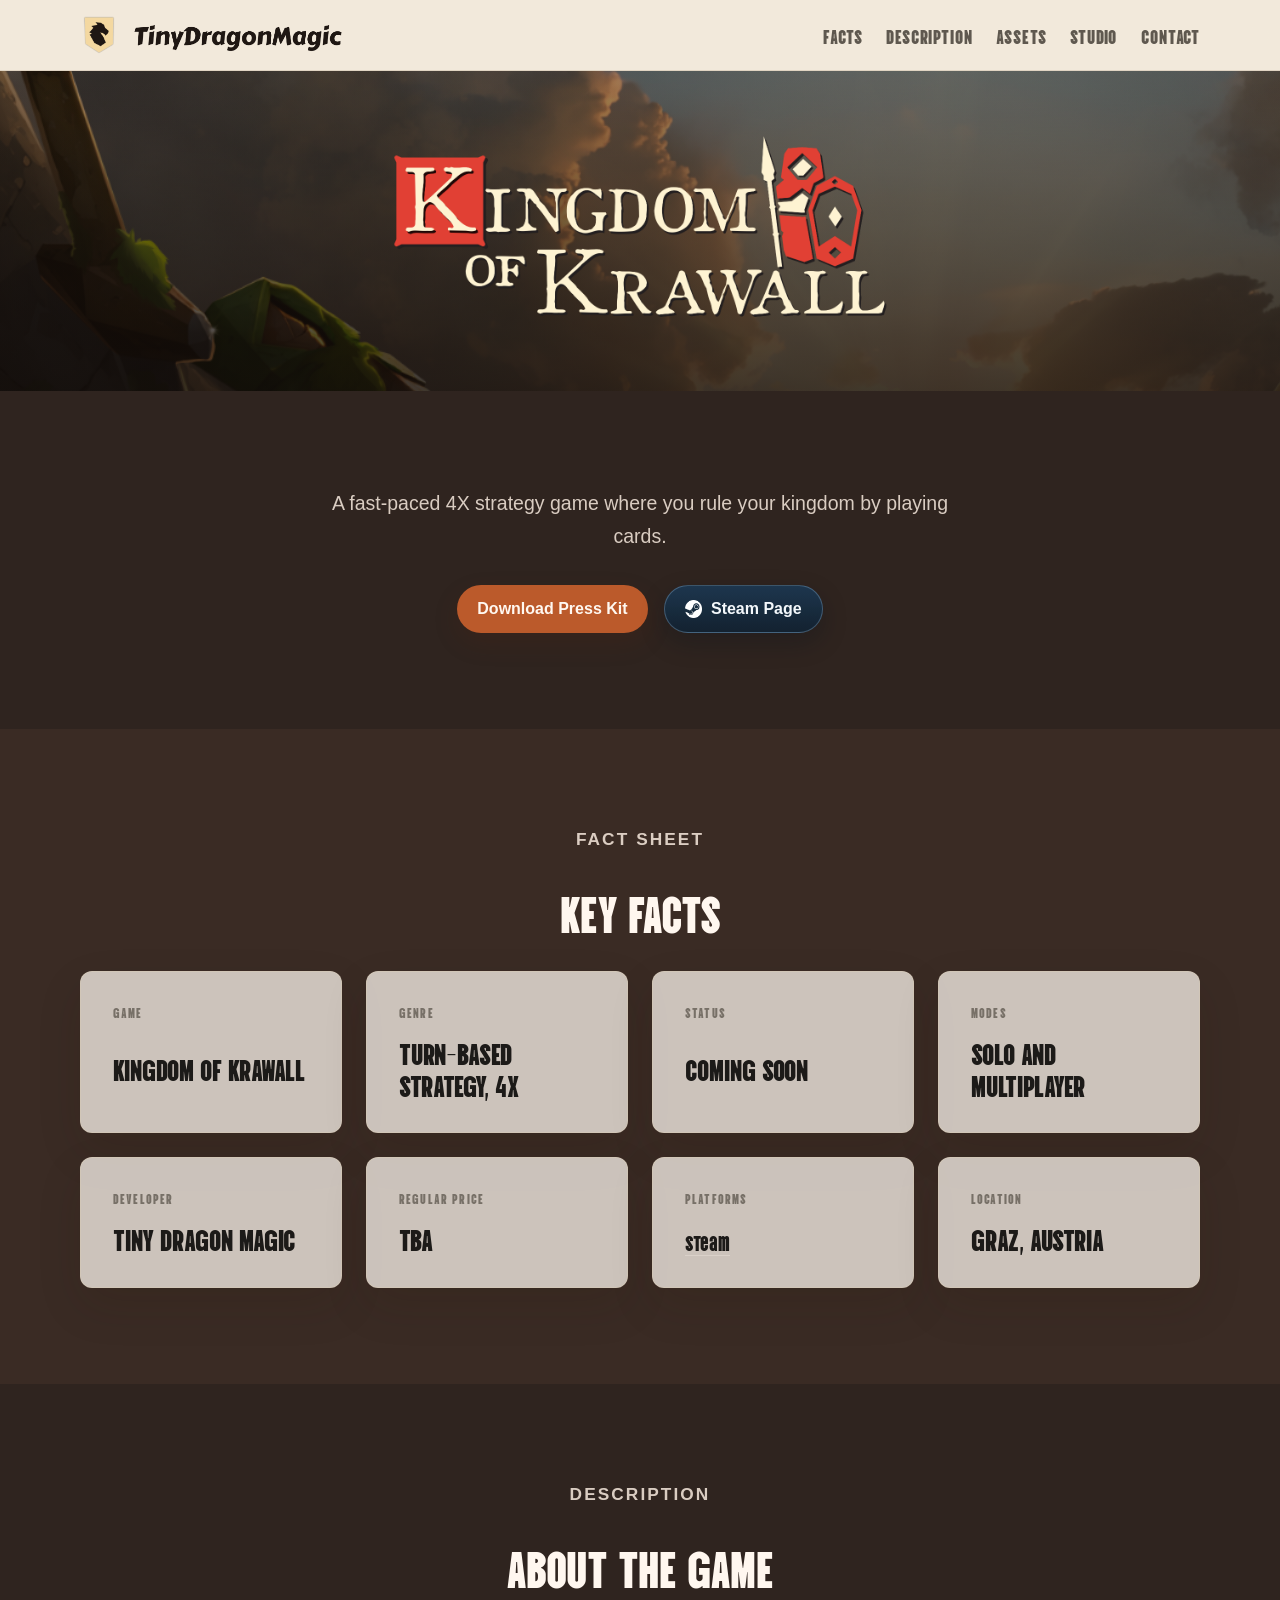
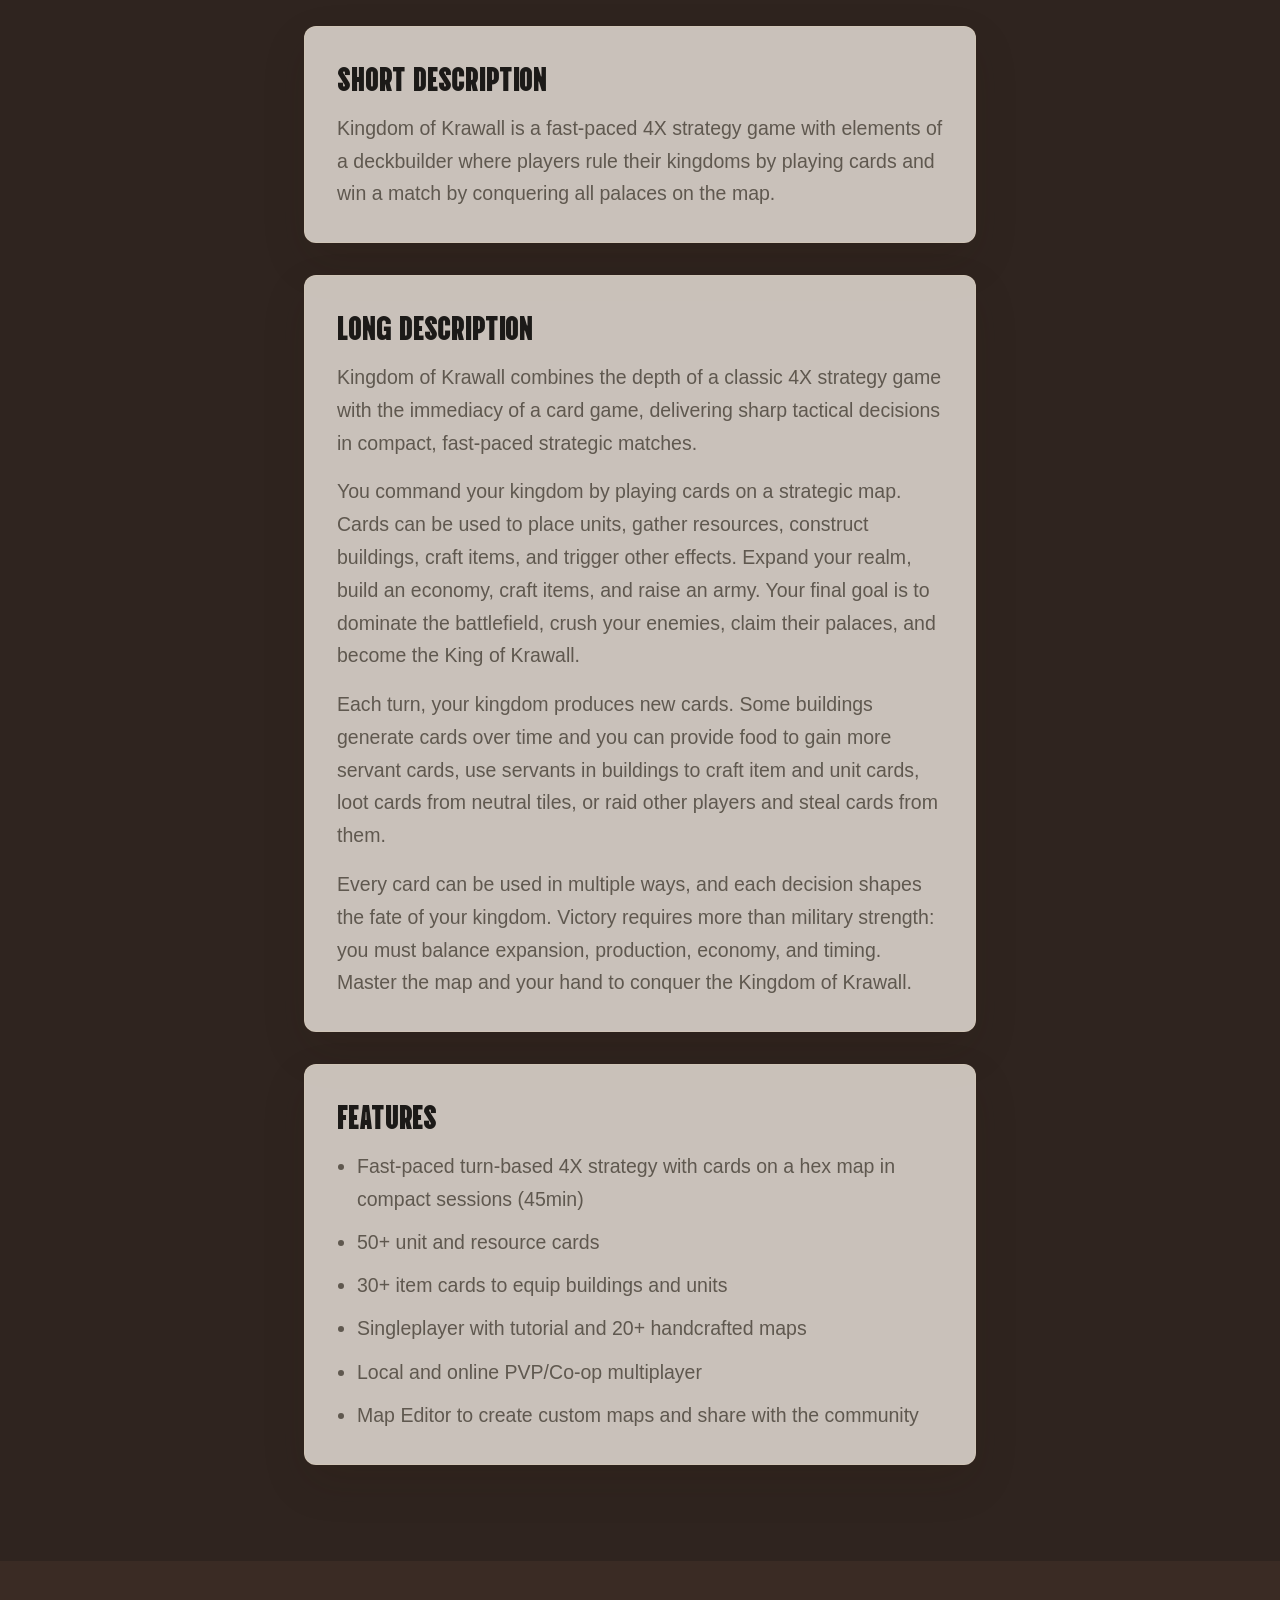
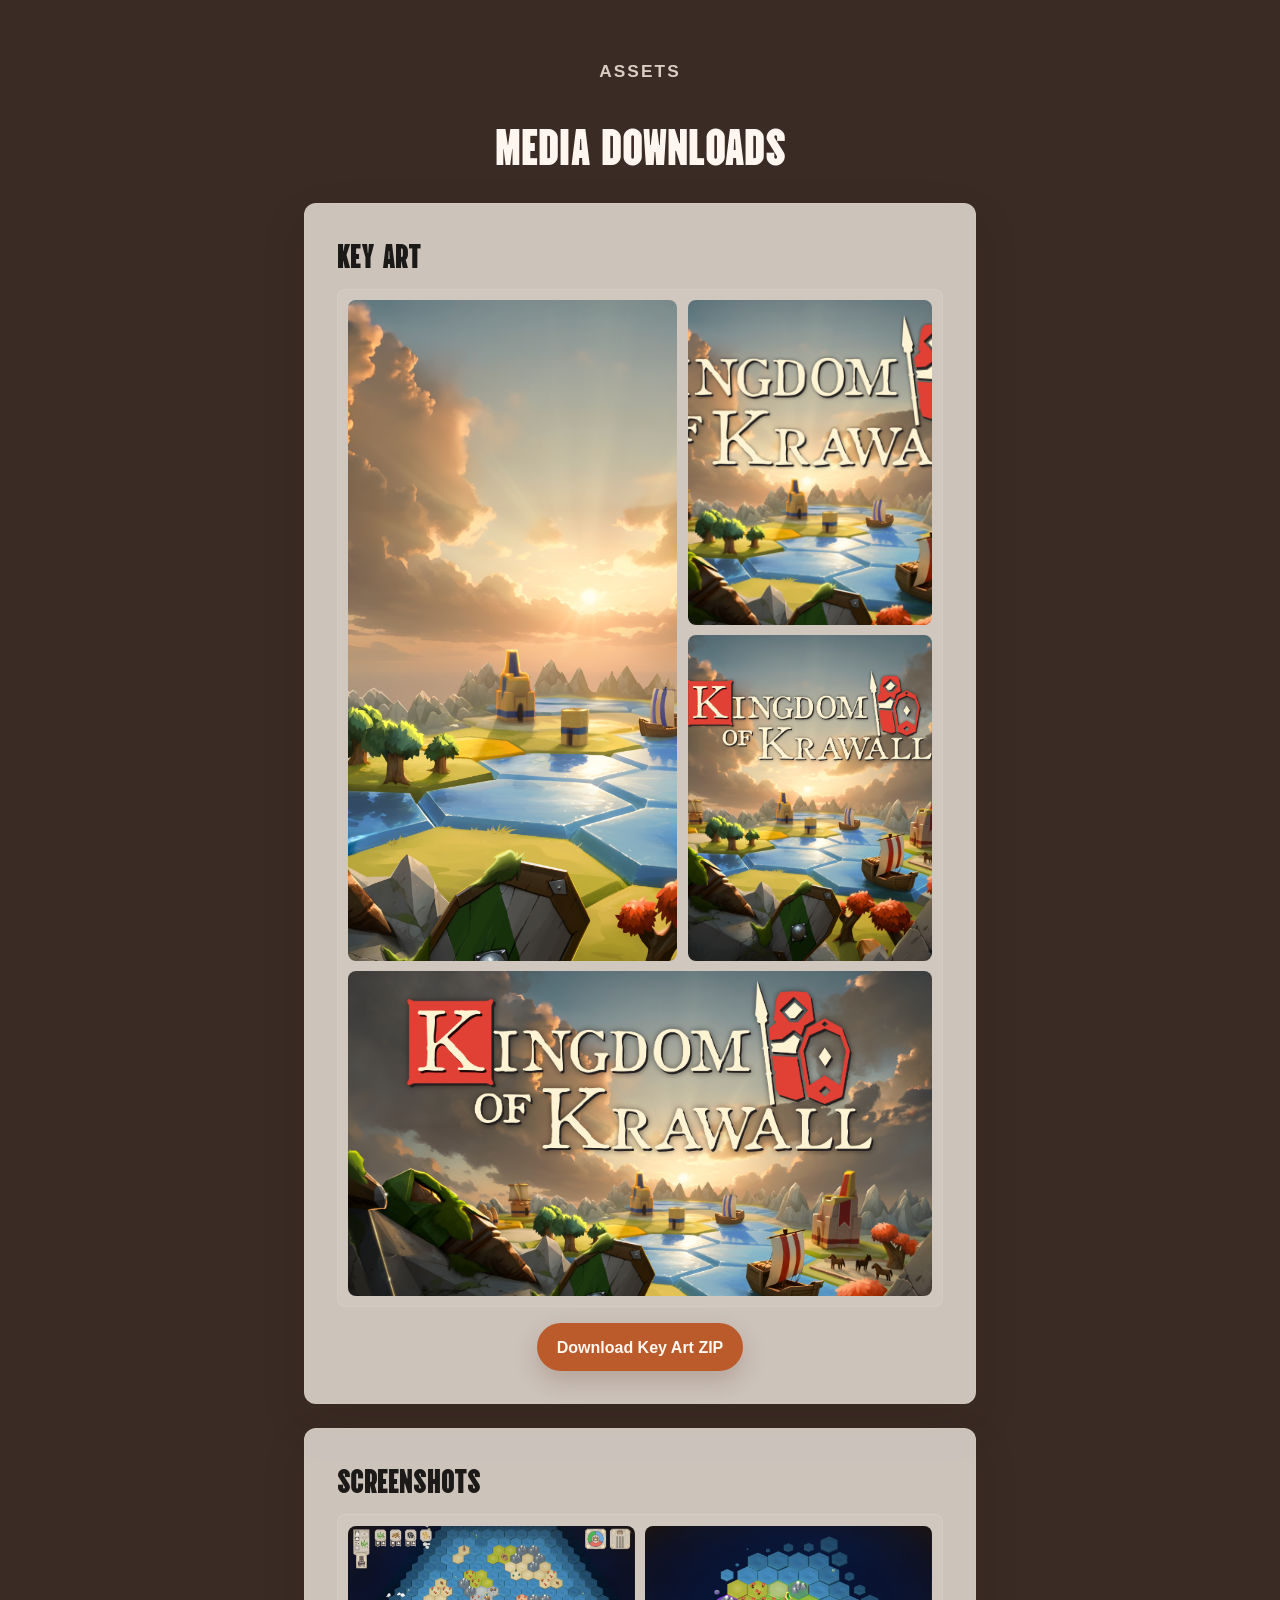
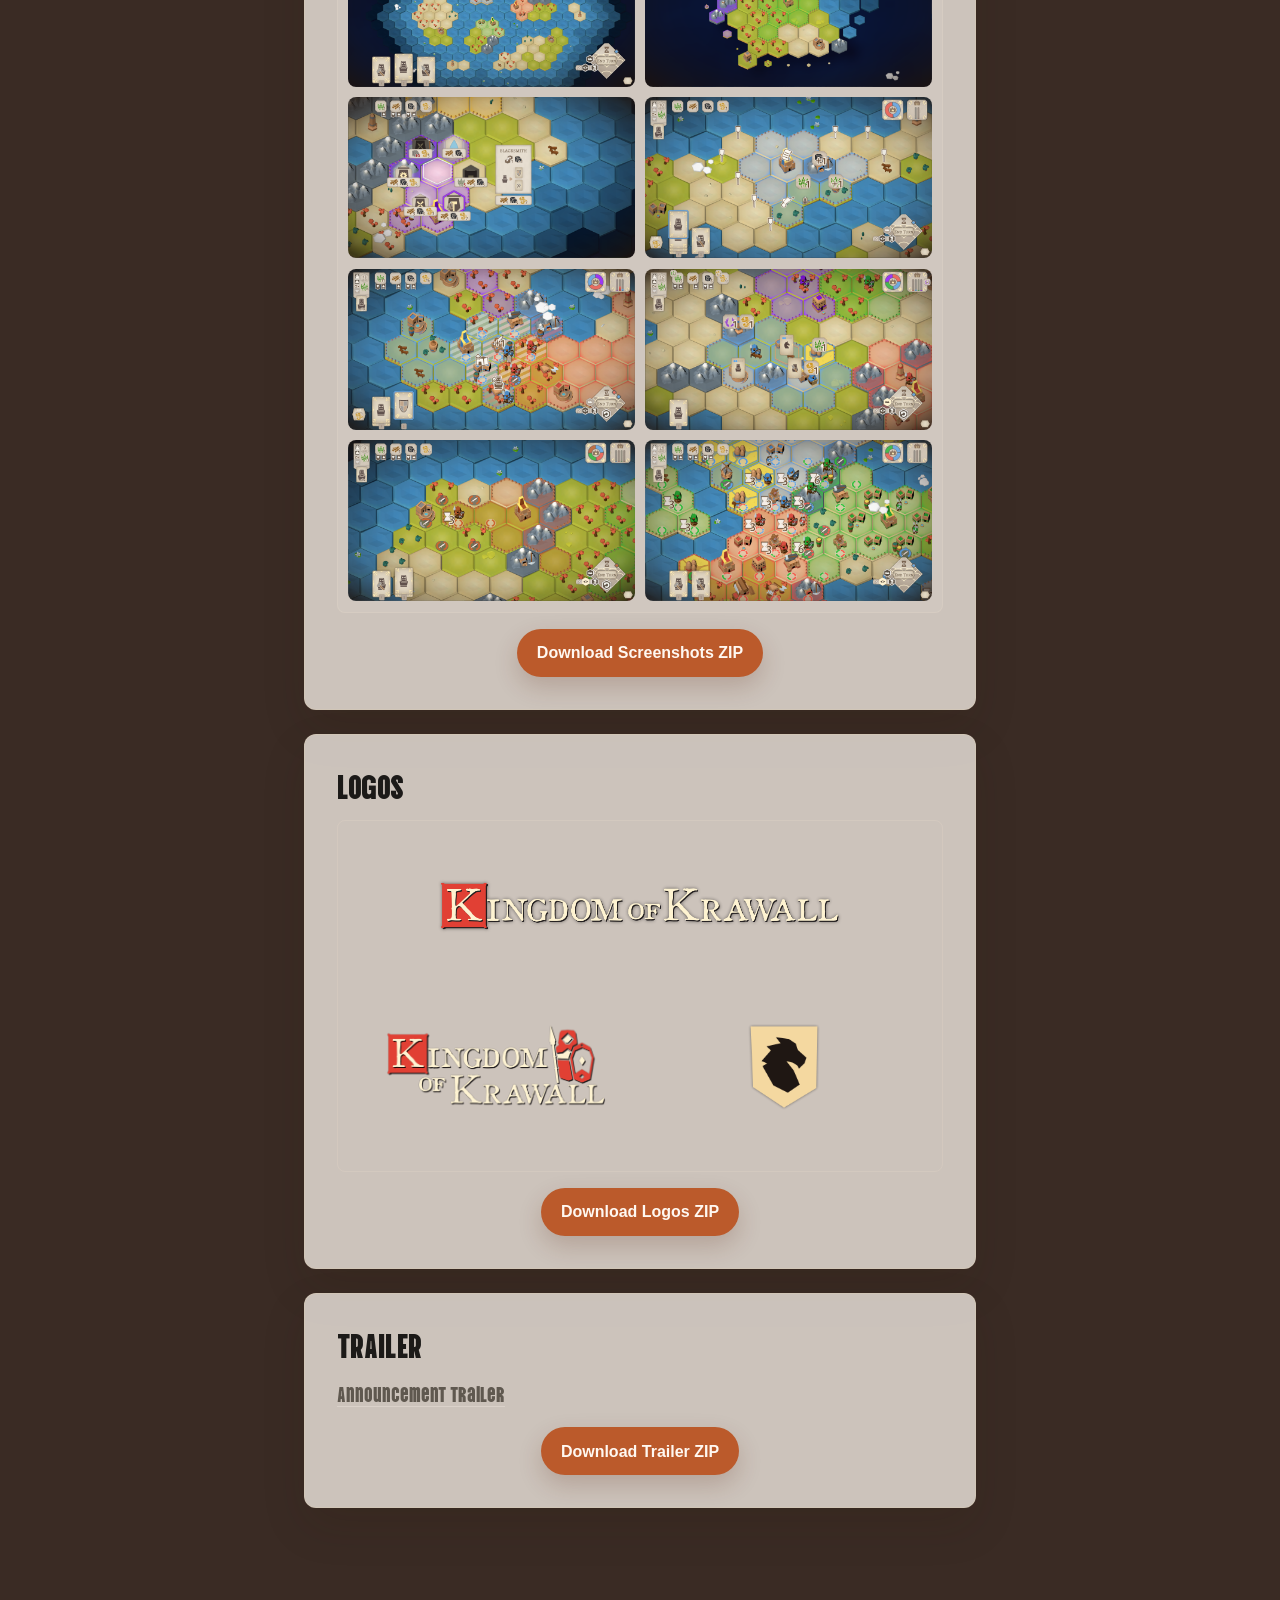
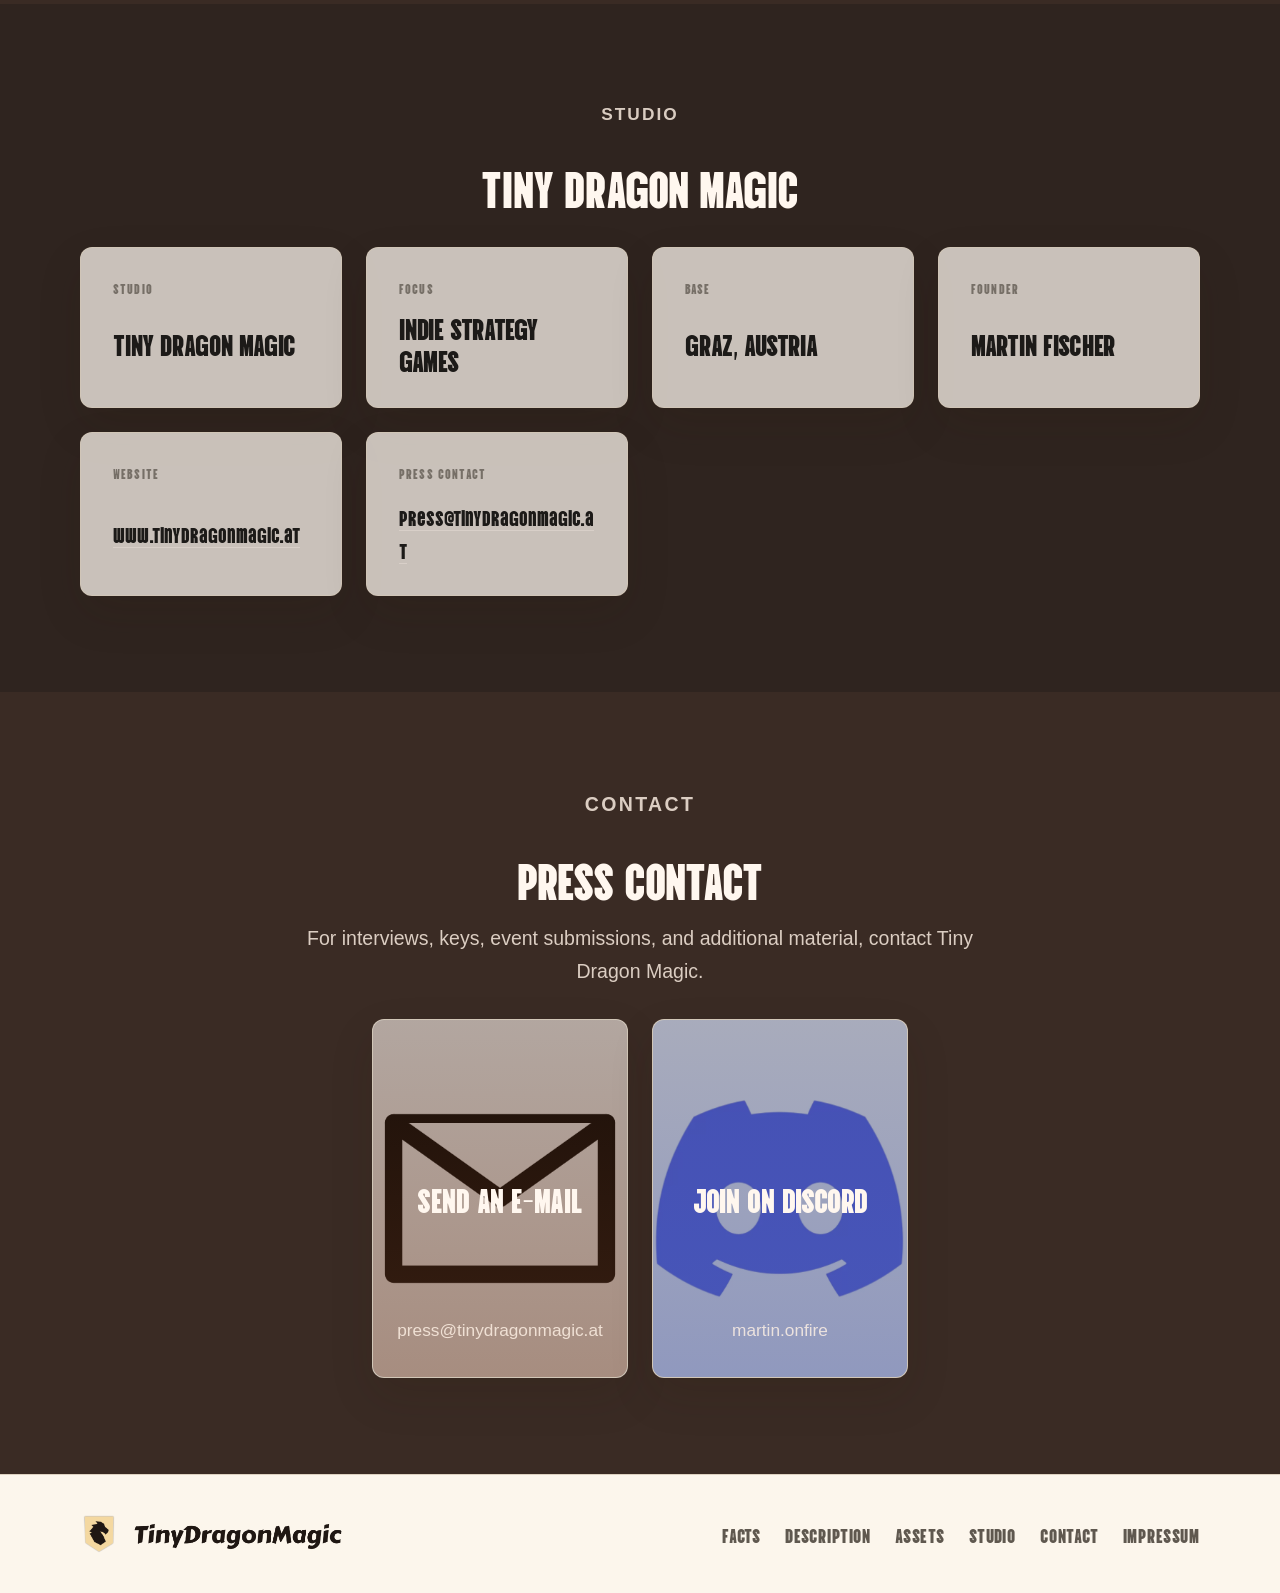
==== commit 46f2d74f: "add feature list" ====
--- a/press-kit/index.html
+++ b/press-kit/index.html
@@ -117,7 +117,7 @@
           <h3>Short Description</h3>
           <p>
             Kingdom of Krawall is a fast-paced 4X strategy game with elements of a deckbuilder where players
-            rule their kingdoms by playing cards and win a match by conquering all palaces.
+            rule their kingdoms by playing cards and win a match by conquering all palaces on the map.
           </p>
         </article>
 
@@ -148,13 +148,12 @@
         <article class="feature-card compact press-kit-copy">
           <h3>Features</h3>
           <ul class="press-kit-feature-list">
-            <li>Fast-paced turn-based 4X strategy in compact sessions</li>
-            <li>Build your kingdom, manage resources, and expand across the map</li>
-            <li>Use cards as commands to shape your tactics every turn</li>
-            <li>Train units, craft items, and position your forces for decisive battles</li>
-            <li>Play solo or compete against other kingdoms in multiplayer</li>
-            <li>Hand crafted maps</li>
-            <li>Map Editor</li>
+            <li>Fast-paced turn-based 4X strategy with cards on a hex map in compact sessions (45min)</li>
+            <li>50+ unit and resource cards</li>
+            <li>30+ item cards to equip buildings and units</li>
+            <li>Singleplayer with tutorial and 20+ handcrafted maps</li>
+            <li>Local and online PVP/Co-op multiplayer</li>
+            <li>Map Editor to create custom maps and share with the community</li>
           </ul>
         </article>
       </div>
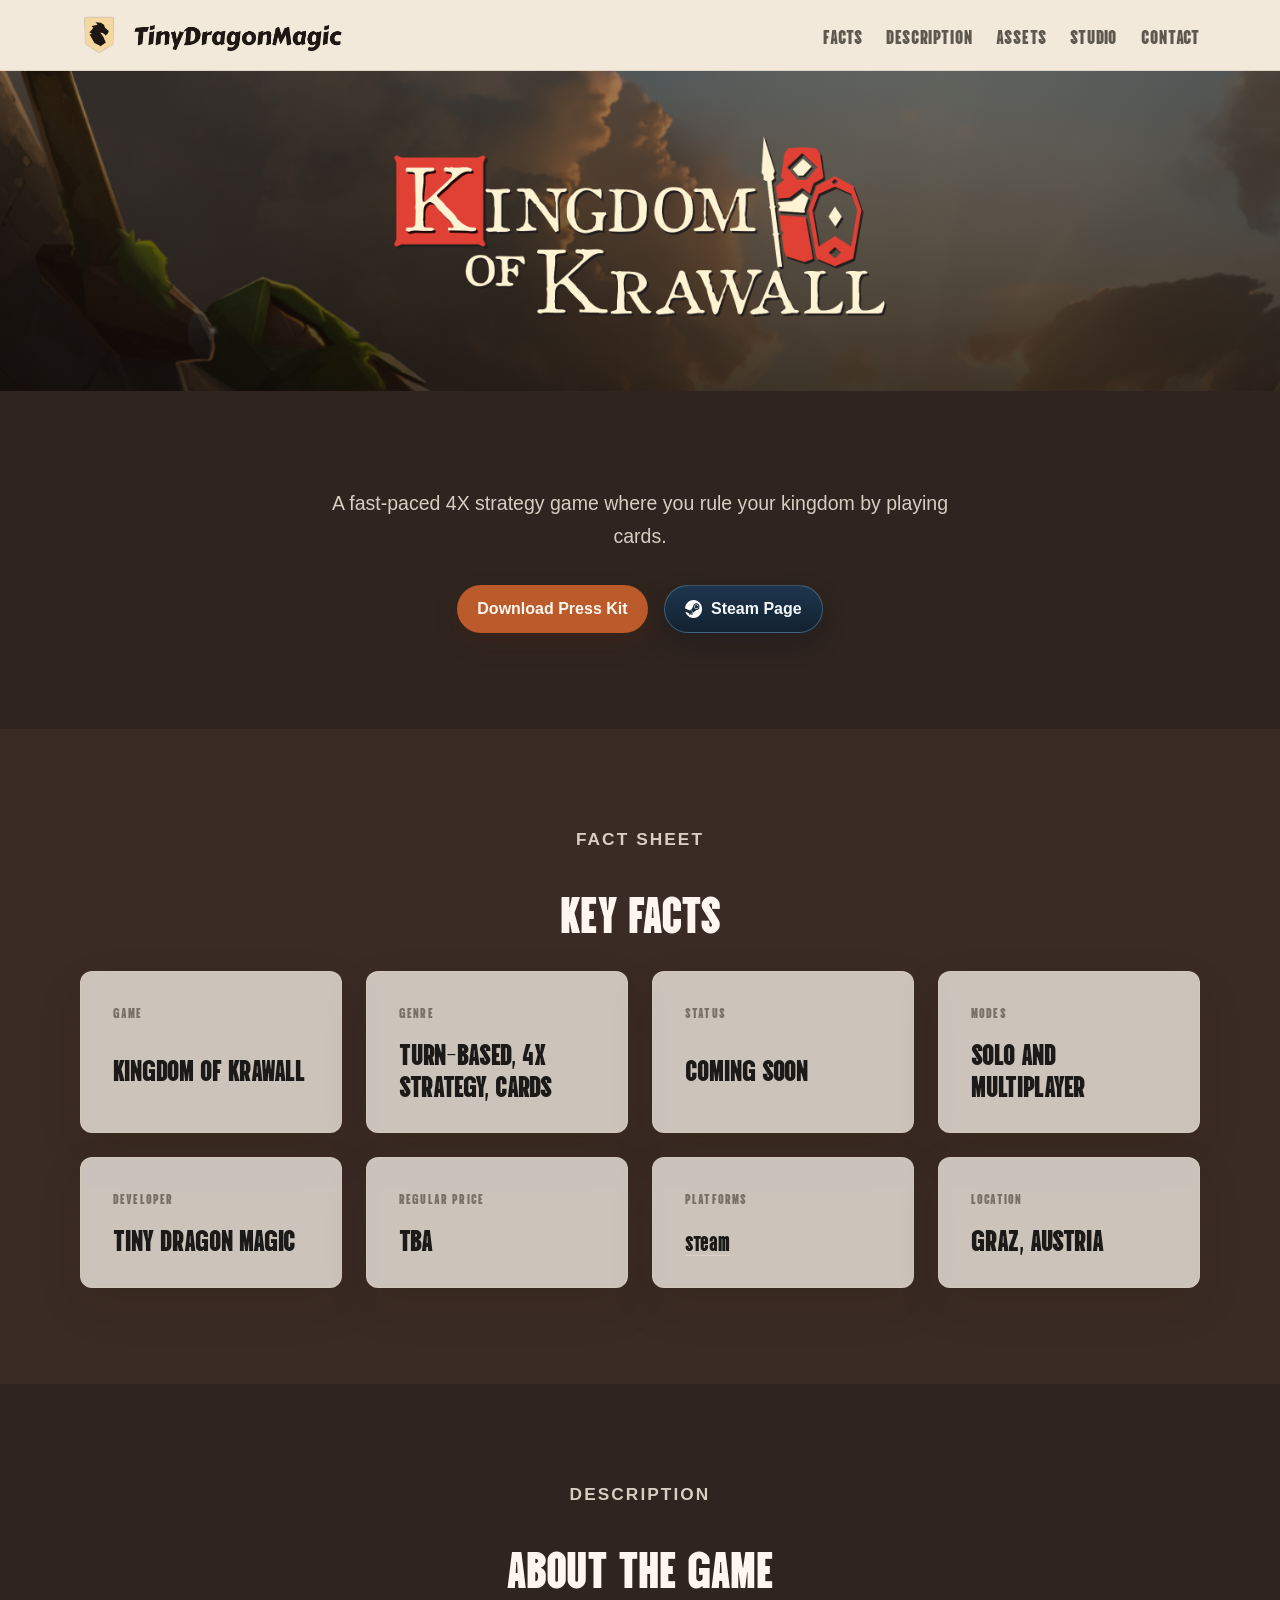
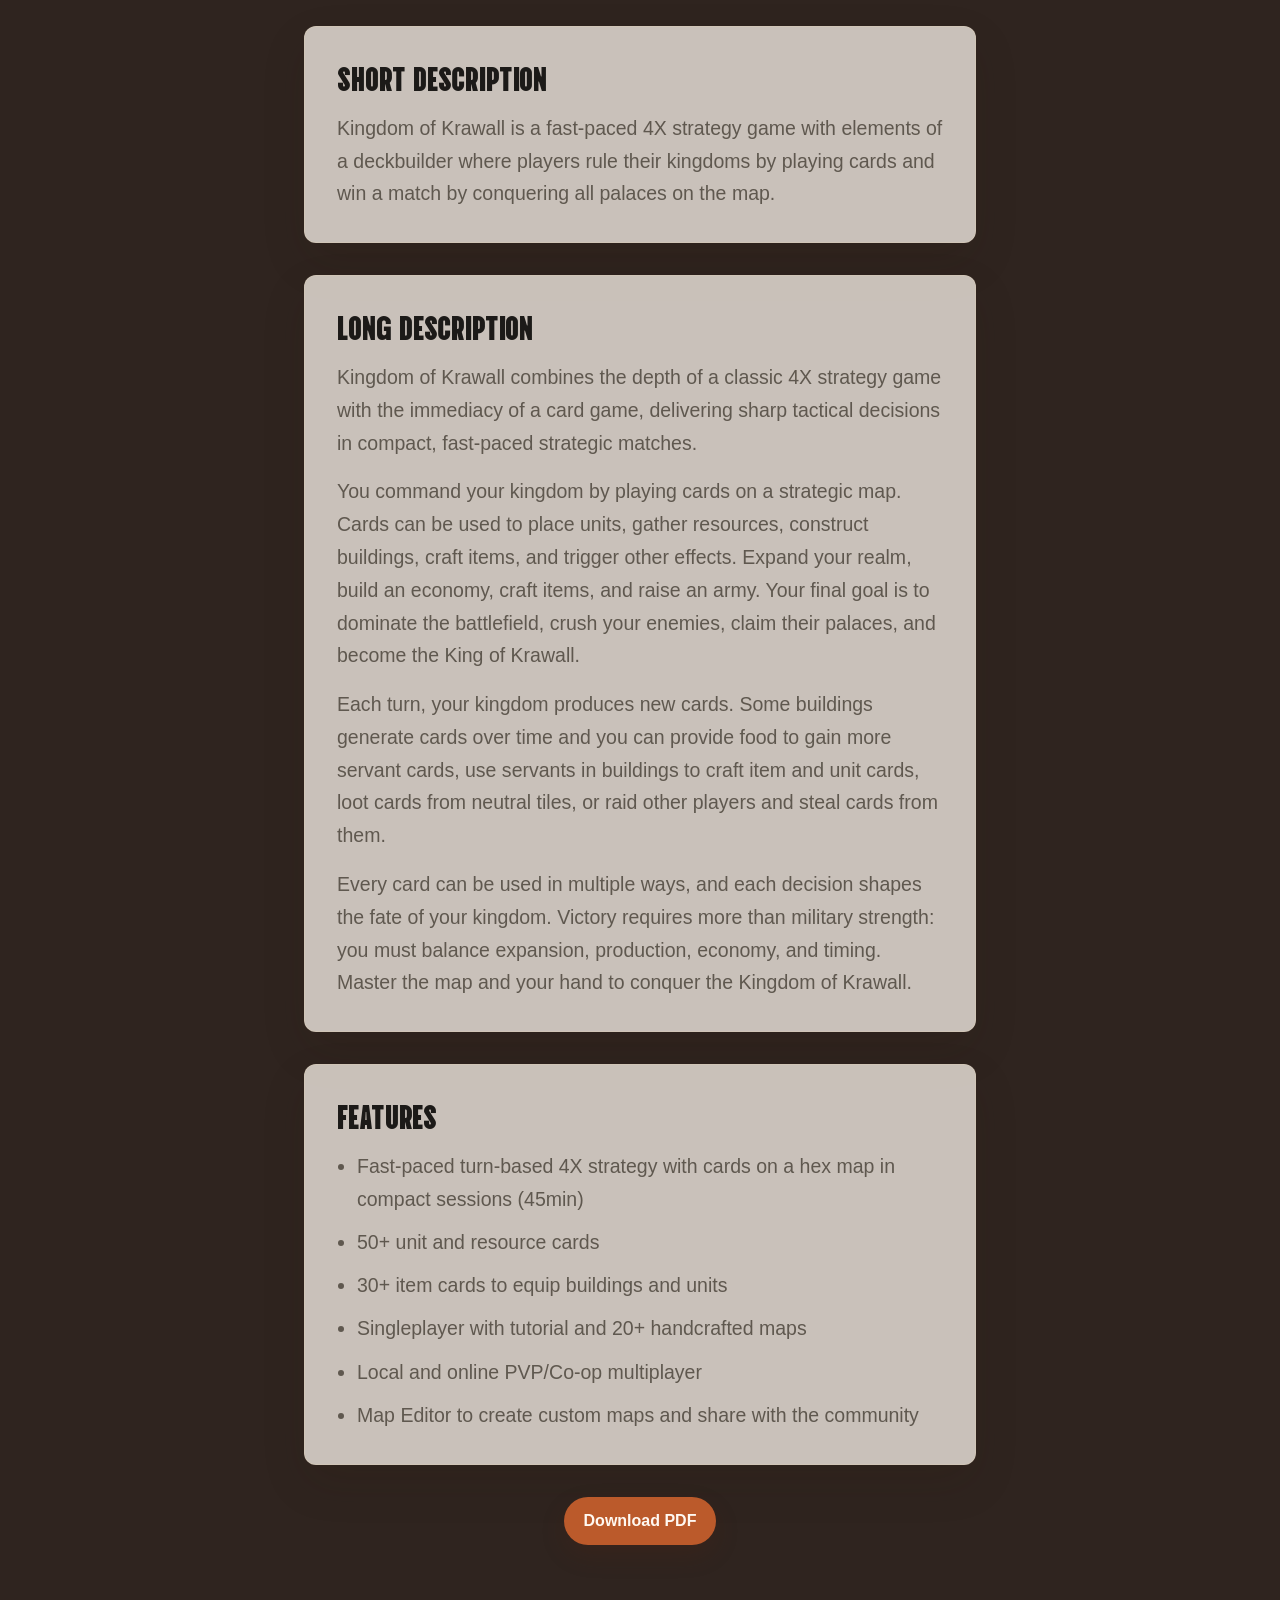
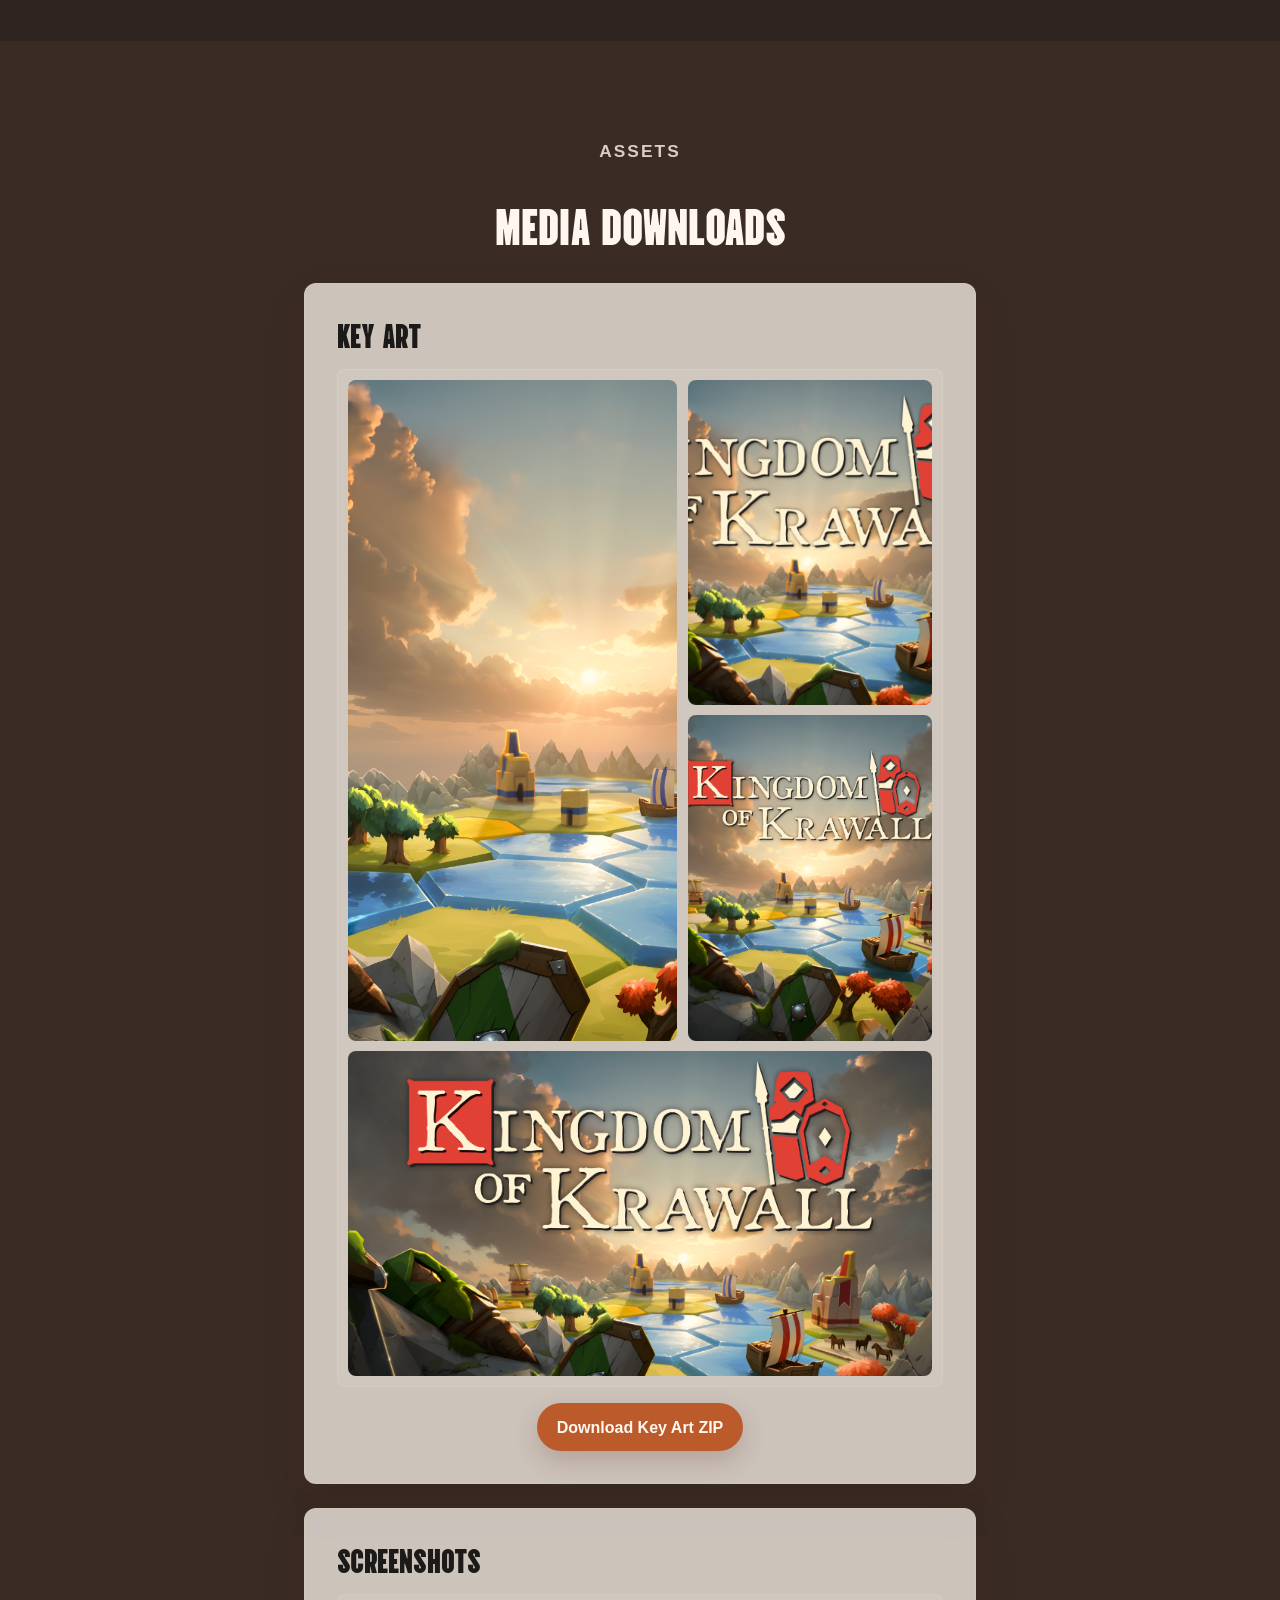
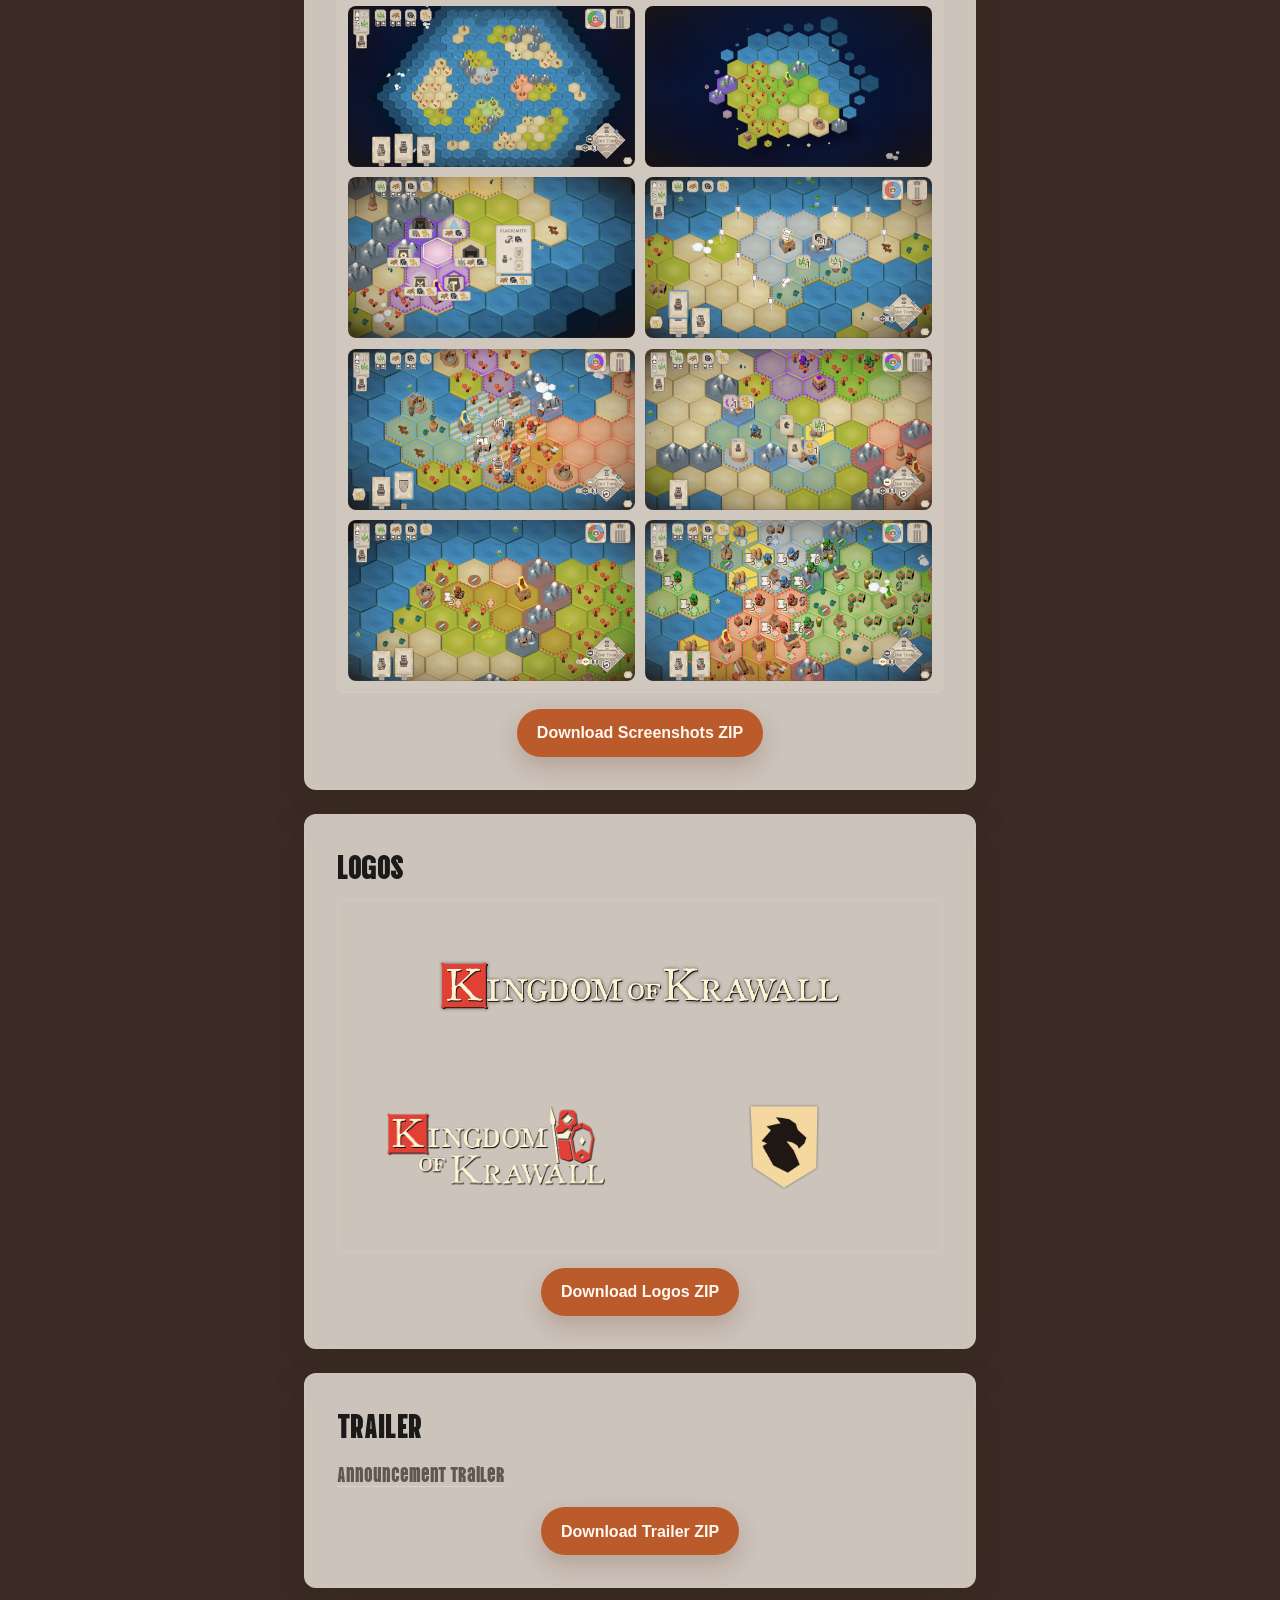
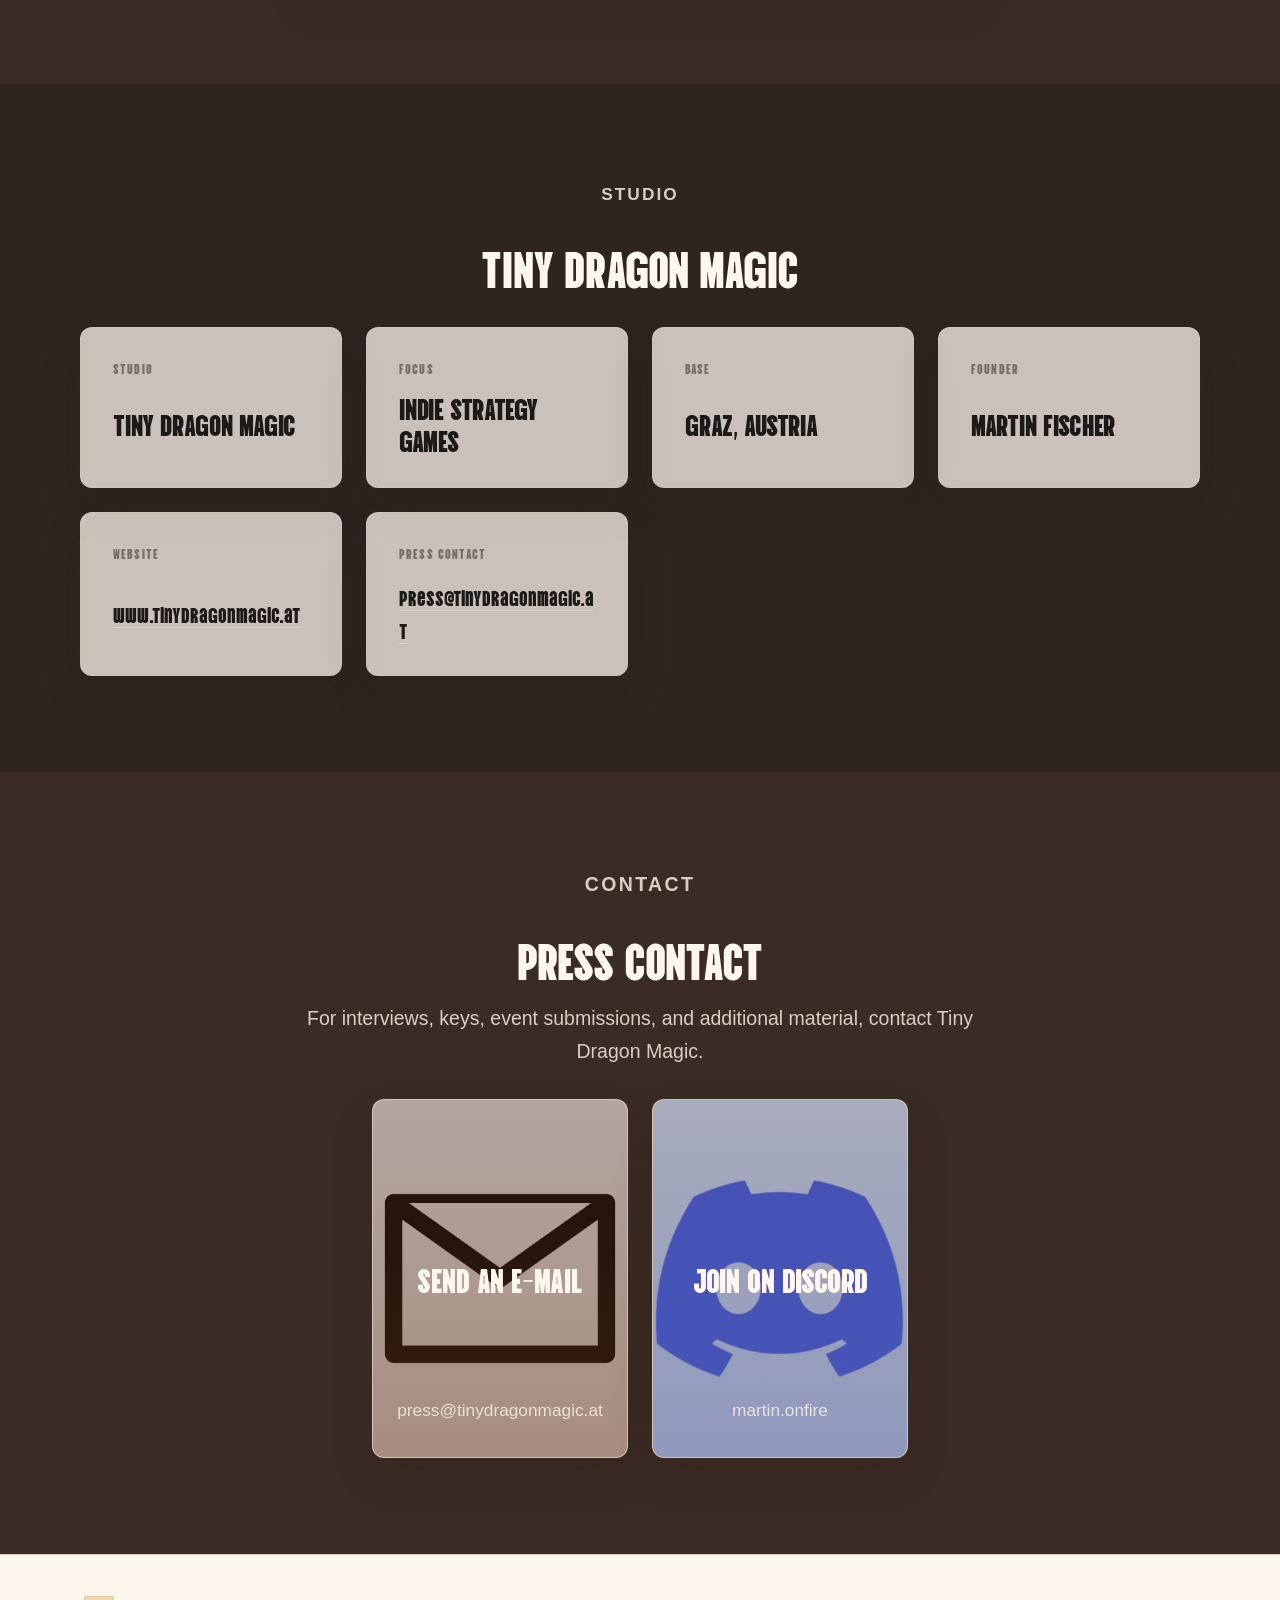
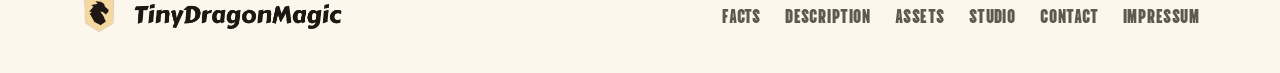
==== commit 016ccf45: "add pdf" ====
--- a/press-kit/index.html
+++ b/press-kit/index.html
@@ -75,7 +75,7 @@
           </article>
           <article class="feature-card compact">
             <h3>Genre</h3>
-            <p>Turn-based strategy, 4X</p>
+            <p>Turn-based, 4X strategy, cards</p>
           </article>
           <article class="feature-card compact">
             <h3>Status</h3>
@@ -156,6 +156,13 @@
             <li>Map Editor to create custom maps and share with the community</li>
           </ul>
         </article>
+
+        <div class="press-kit-actions">
+          <a class="button button-primary" href="../assets/press-kit/pdfs/kingdom_of_krawall_press_kit_v1.pdf"
+            download>
+            Download PDF
+          </a>
+        </div>
       </div>
     </section>
 
@@ -310,4 +317,4 @@
   </footer>
 </body>
 
-</html>+</html>
